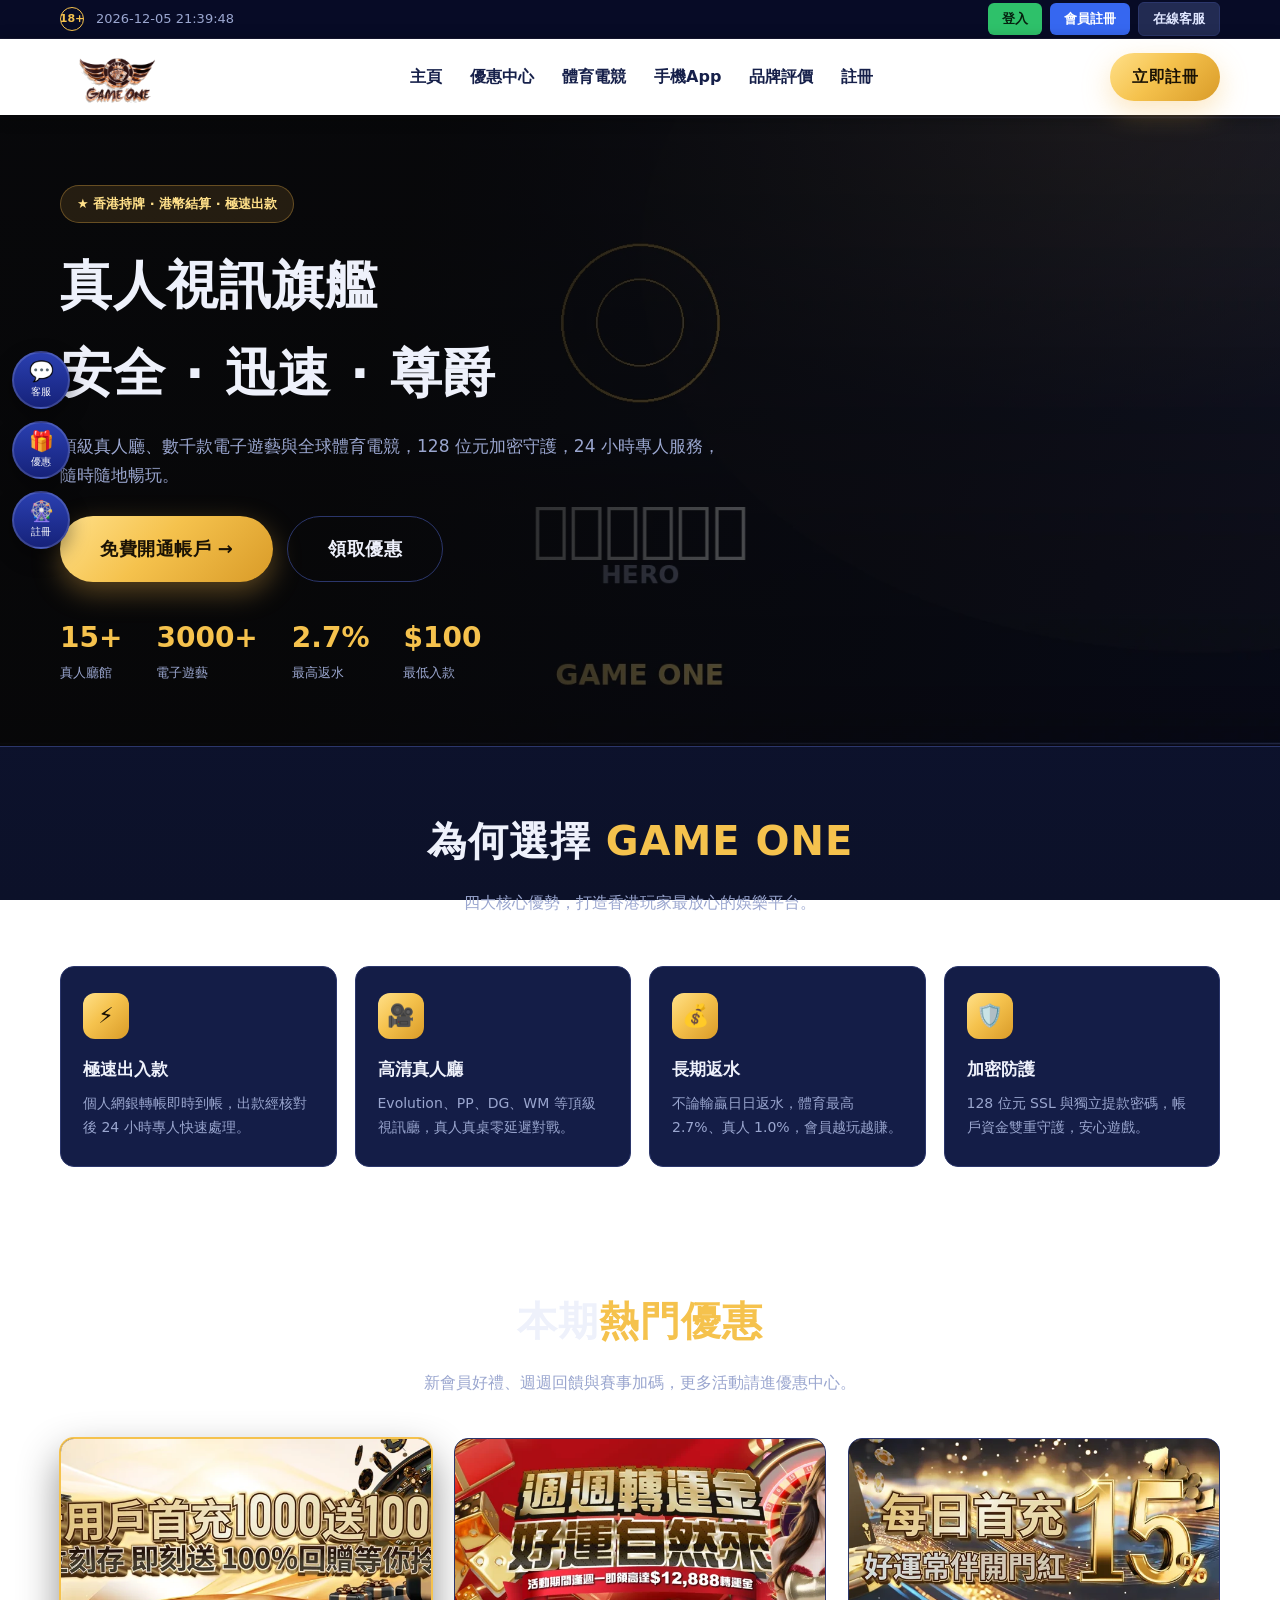
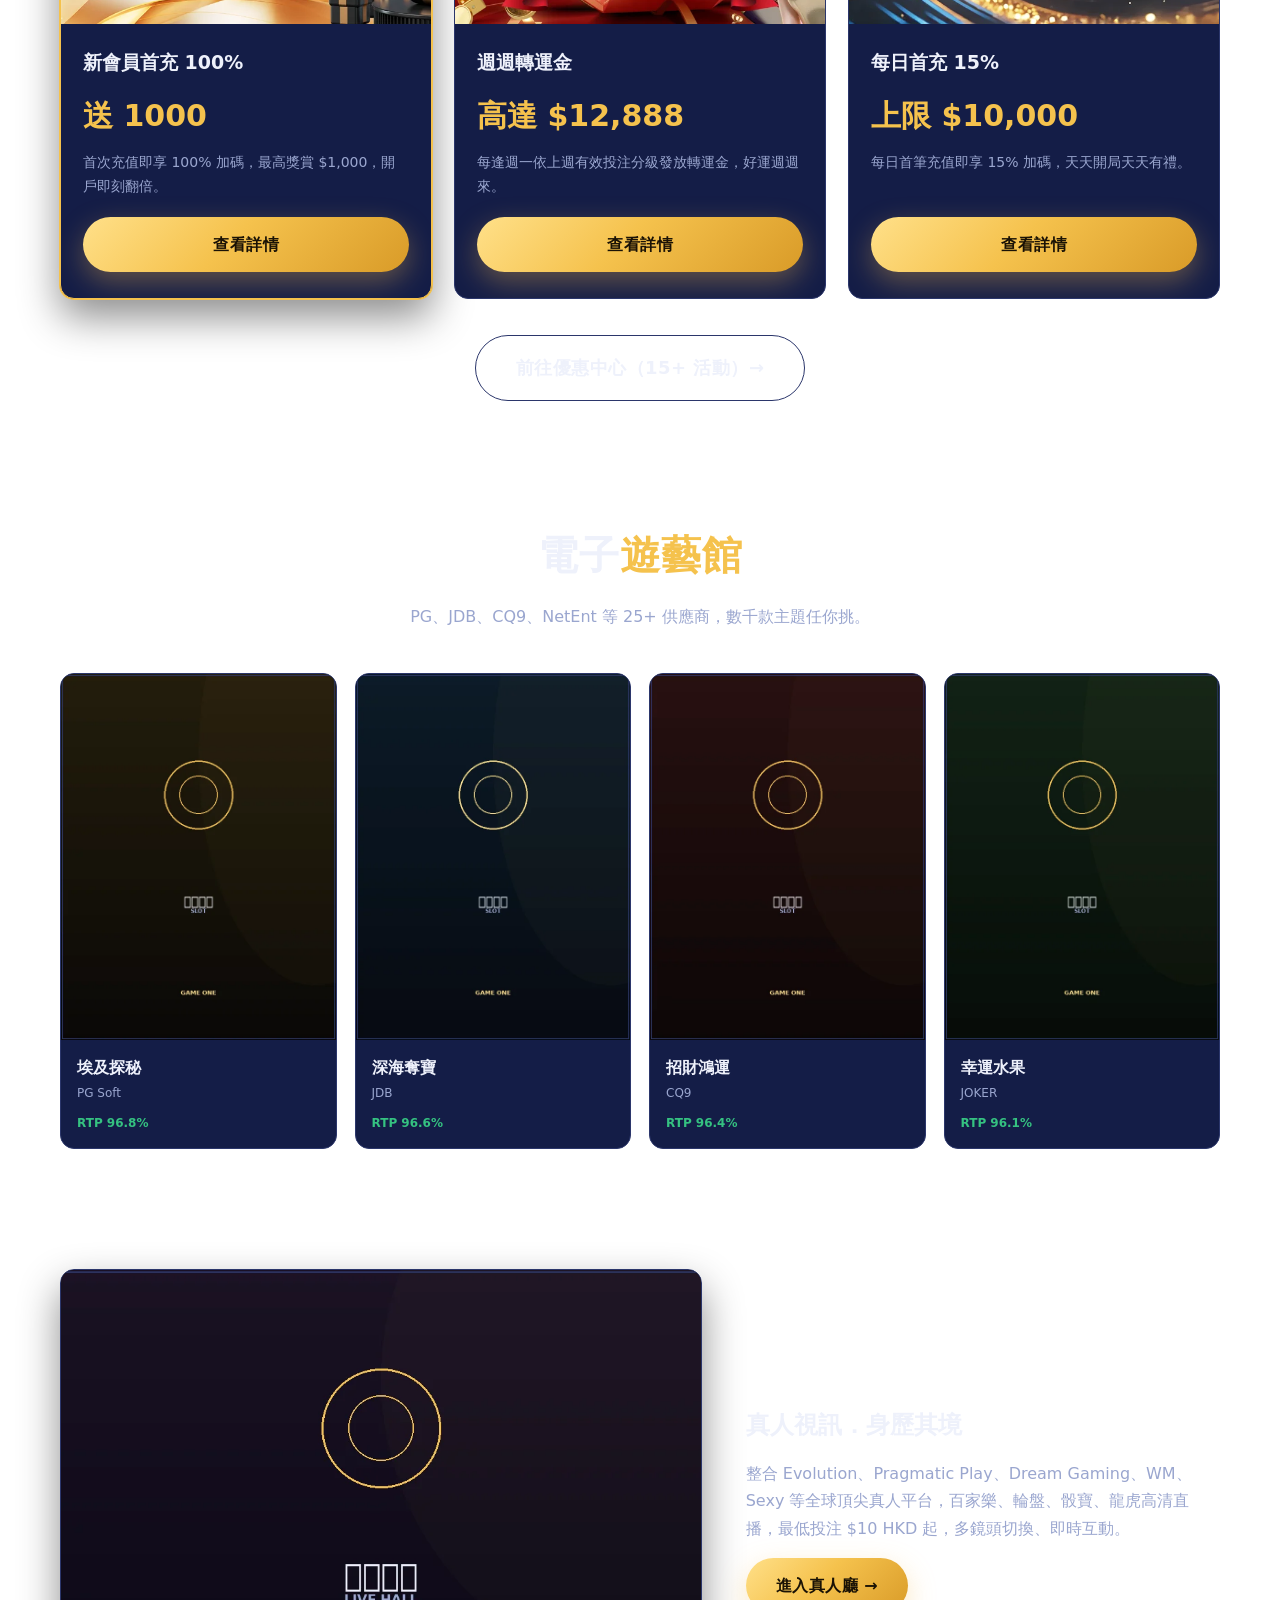
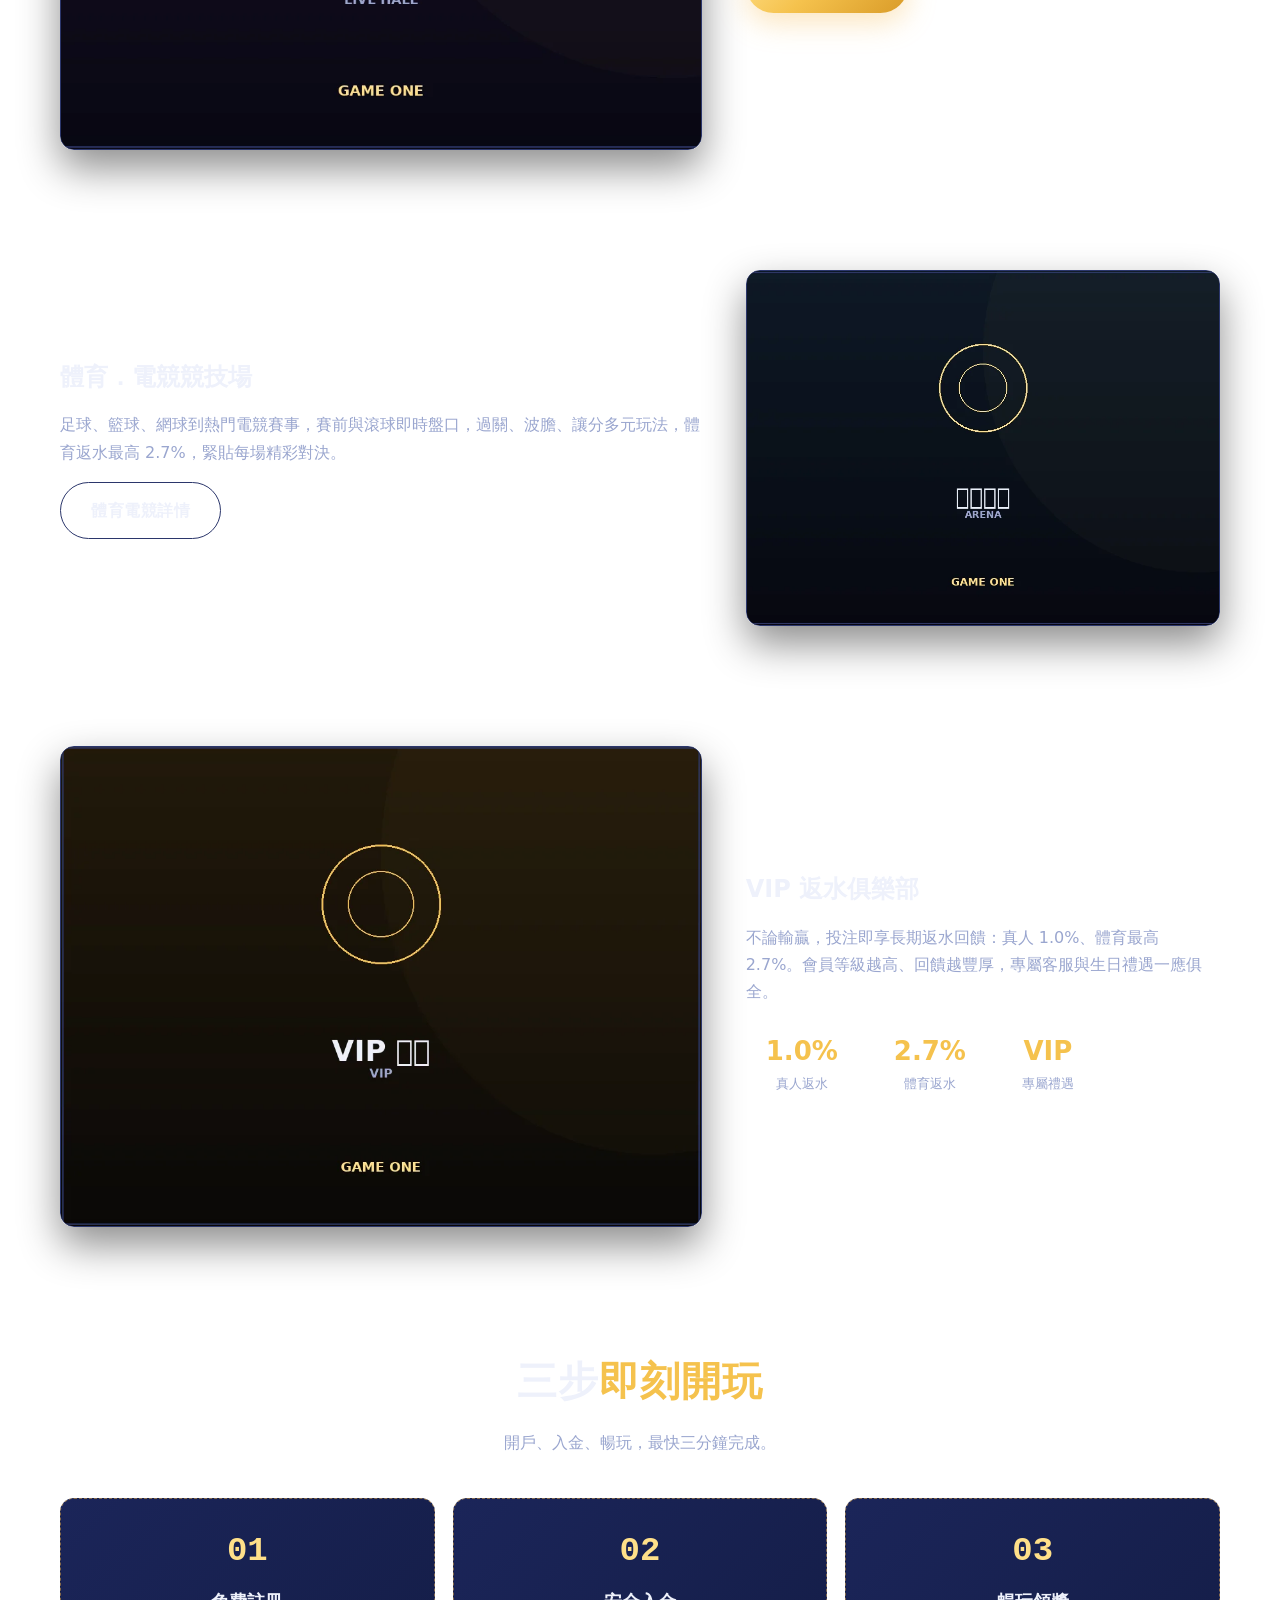
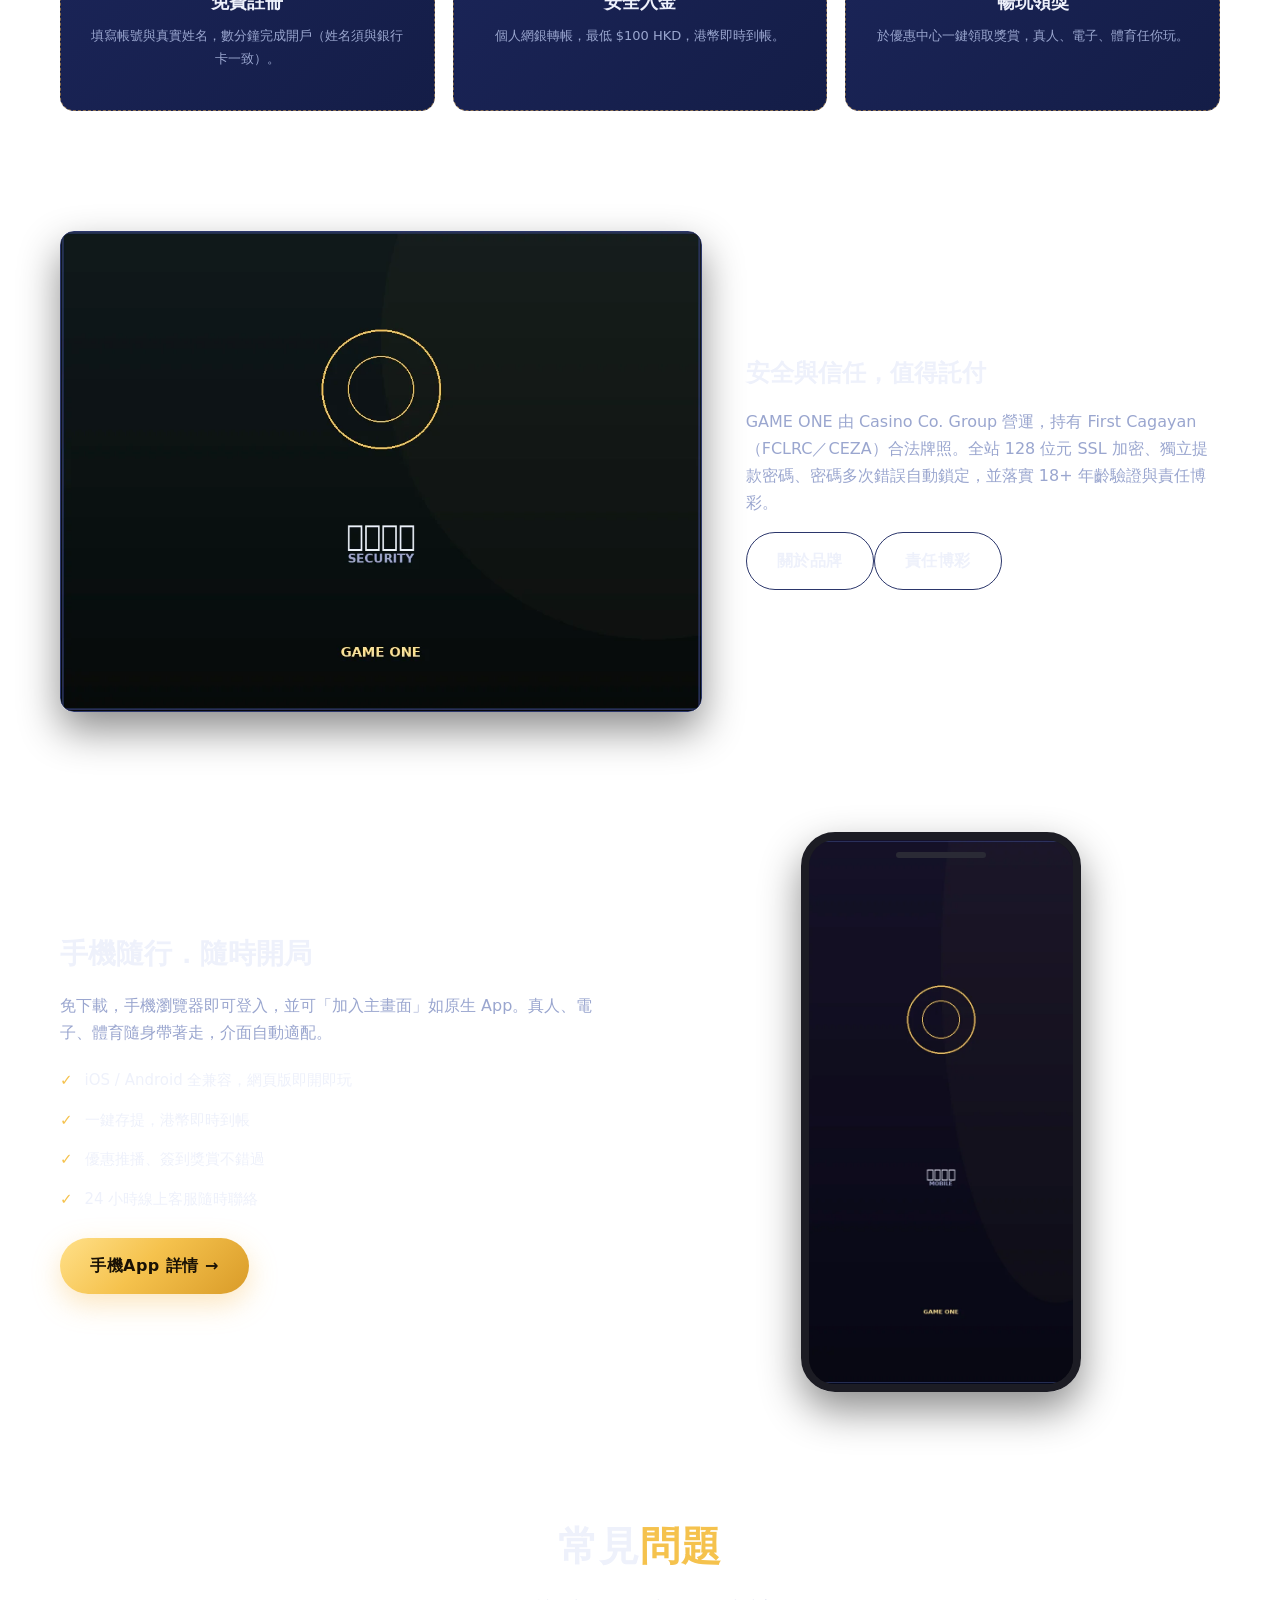
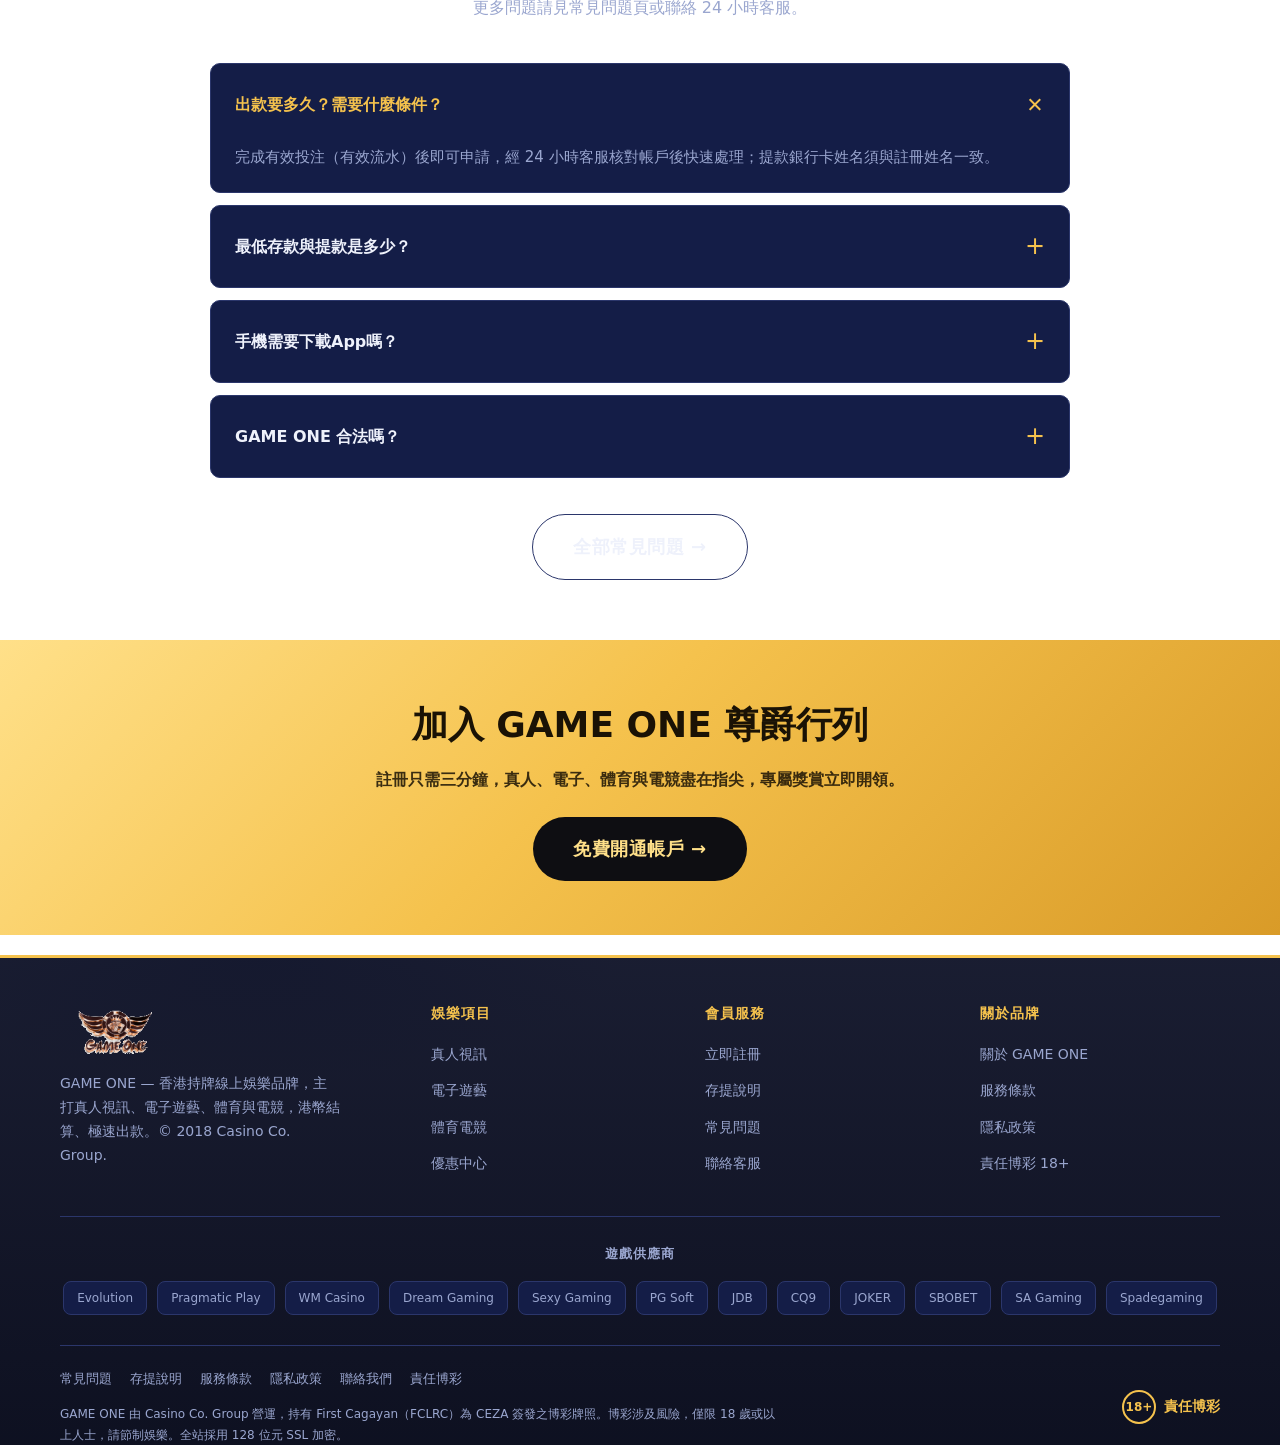
==== index.html @ ad7b5002 "1" ====
<!DOCTYPE html>
<html lang="zh-Hant-HK">
<head>
  <meta charset="UTF-8">
  <meta name="viewport" content="width=device-width, initial-scale=1.0">
  <title>GAME ONE｜香港真人視訊旗艦 · 極速出款 · 責任博彩</title>
  <meta name="description" content="GAME ONE 香港持牌線上娛樂：頂級真人視訊、3000+ 電子遊藝、體育電競，128 位元加密、港幣結算、24 小時客服、最高 2.7% 返水。">
  <meta name="theme-color" content="#070707">
  <link rel="icon" type="image/png" href="/assets/img/favicon.png">
  <link rel="apple-touch-icon" href="/assets/img/favicon.png">
  <link rel="stylesheet" href="/style.css">
</head>
<body>
  <div class="topbar"><div class="container topbar-in">
    <div class="tb-left"><span class="tb-18">18+</span><span class="tb-time" id="tbTime">&nbsp;</span></div>
    <div class="tb-right">
      <a href="https://g1vip.com/play-and-win/" class="tb-btn login" target="_blank" rel="nofollow noopener">登入</a>
      <a href="/register/" class="tb-btn reg">會員註冊</a>
      <a href="/contact/" class="tb-btn cs">在線客服</a>
    </div>
  </div></div>
  <header class="site-header"><div class="container nav">
    <a class="logo" href="/" aria-label="GAME ONE 首頁"><img src="/assets/img/logo.png" alt="GAME ONE"></a>
    <nav><ul class="nav-links" id="navLinks">
      <li><a href="/">主頁</a></li>
      <li><a href="/bonus/">優惠中心</a></li>
      <li><a href="/esports/">體育電競</a></li>
      <li><a href="/app/">手機App</a></li>
      <li><a href="/review/">品牌評價</a></li>
      <li><a href="/register/">註冊</a></li>
    </ul></nav>
    <a href="/register/" class="btn btn-gold btn-reg-top">立即註冊</a>
    <button class="nav-toggle" id="navToggle" aria-label="選單">☰</button>
  </div></header>
  <div class="side-rail">
    <a class="sr" href="https://g1vip.com/play-and-win/" target="_blank" rel="nofollow noopener" title="在線客服"><span>💬</span><small>客服</small></a>
    <a class="sr" href="/bonus/" title="優惠中心"><span>🎁</span><small>優惠</small></a>
    <a class="sr" href="/register/" title="會員註冊"><span>🎡</span><small>註冊</small></a>
  </div>
  <div class="mbar">
    <a href="https://g1vip.com/play-and-win/" target="_blank" rel="nofollow noopener">登入</a>
    <a href="/register/" class="reg">會員註冊</a>
    <a href="/contact/">客服</a>
  </div>
  <main id="main">
  <section class="page-hero home-hero" style="--hero:url('/assets/img/hero-main.webp')"><div class="container">
      <span class="hero-badge">★ 香港持牌 · 港幣結算 · 極速出款</span>
      <h1>真人視訊旗艦<br><span>安全 · 迅速 · 尊爵</span></h1>
      <p>頂級真人廳、數千款電子遊藝與全球體育電競，128 位元加密守護，24 小時專人服務，隨時隨地暢玩。</p>
      <div class="hero-actions"><a href="/register/" class="btn btn-gold btn-lg">免費開通帳戶 →</a>
        <a href="/bonus/" class="btn btn-ghost btn-lg">領取優惠</a></div>
      <div class="hero-stats2">
        <div class="stat"><div class="n">15+</div><div class="l">真人廳館</div></div>
        <div class="stat"><div class="n">3000+</div><div class="l">電子遊藝</div></div>
        <div class="stat"><div class="n">2.7%</div><div class="l">最高返水</div></div>
        <div class="stat"><div class="n">$100</div><div class="l">最低入款</div></div>
      </div>
  </div></section>

  <section class="section"><div class="container">
    <div class="section-head"><h2>為何選擇 <span>GAME ONE</span></h2><p>四大核心優勢，打造香港玩家最放心的娛樂平台。</p></div>
    <div class="feature-grid">
      <div class="feature"><div class="ic">⚡</div><h3>極速出入款</h3><p>個人網銀轉帳即時到帳，出款經核對後 24 小時專人快速處理。</p></div>
      <div class="feature"><div class="ic">🎥</div><h3>高清真人廳</h3><p>Evolution、PP、DG、WM 等頂級視訊廳，真人真桌零延遲對戰。</p></div>
      <div class="feature"><div class="ic">💰</div><h3>長期返水</h3><p>不論輸贏日日返水，體育最高 2.7%、真人 1.0%，會員越玩越賺。</p></div>
      <div class="feature"><div class="ic">🛡️</div><h3>加密防護</h3><p>128 位元 SSL 與獨立提款密碼，帳戶資金雙重守護，安心遊戲。</p></div>
    </div>
  </div></section>

  <section class="section"><div class="container">
    <div class="section-head"><h2>本期<span>熱門優惠</span></h2><p>新會員好禮、週週回饋與賽事加碼，更多活動請進優惠中心。</p></div>
    <div class="bonus-grid">
      <div class="bonus-card featured"><div class="bonus-media"><img src="/assets/img/bonus-14.webp" alt="新用戶首充" loading="lazy"></div>
        <div class="bonus-body"><h3>新會員首充 100%</h3><div class="amt">送 1000</div><p>首次充值即享 100% 加碼，最高獎賞 $1,000，開戶即刻翻倍。</p><a href="/bonus/" class="btn btn-gold">查看詳情</a></div></div>
      <div class="bonus-card"><div class="bonus-media"><img src="/assets/img/bonus-10.webp" alt="週週轉運金" loading="lazy"></div>
        <div class="bonus-body"><h3>週週轉運金</h3><div class="amt">高達 $12,888</div><p>每逢週一依上週有效投注分級發放轉運金，好運週週來。</p><a href="/bonus/" class="btn btn-gold">查看詳情</a></div></div>
      <div class="bonus-card"><div class="bonus-media"><img src="/assets/img/bonus-13.webp" alt="每日首充" loading="lazy"></div>
        <div class="bonus-body"><h3>每日首充 15%</h3><div class="amt">上限 $10,000</div><p>每日首筆充值即享 15% 加碼，天天開局天天有禮。</p><a href="/bonus/" class="btn btn-gold">查看詳情</a></div></div>
    </div>
    <div class="slots-more"><a href="/bonus/" class="btn btn-ghost btn-lg">前往優惠中心（15+ 活動）→</a></div>
  </div></section>

  <section class="section"><div class="container">
    <div class="section-head"><h2>電子<span>遊藝館</span></h2><p>PG、JDB、CQ9、NetEnt 等 25+ 供應商，數千款主題任你挑。</p></div>
    <div class="slots-grid">
      <div class="slot-card"><div class="slot-thumb"><img src="/assets/img/slot-a.webp" alt="埃及探秘" loading="lazy"></div><div class="slot-body"><h3>埃及探秘</h3><div class="prov">PG Soft</div><div class="rtp">RTP 96.8%</div></div></div>
      <div class="slot-card"><div class="slot-thumb"><img src="/assets/img/slot-b.webp" alt="深海奪寶" loading="lazy"></div><div class="slot-body"><h3>深海奪寶</h3><div class="prov">JDB</div><div class="rtp">RTP 96.6%</div></div></div>
      <div class="slot-card"><div class="slot-thumb"><img src="/assets/img/slot-c.webp" alt="招財鴻運" loading="lazy"></div><div class="slot-body"><h3>招財鴻運</h3><div class="prov">CQ9</div><div class="rtp">RTP 96.4%</div></div></div>
      <div class="slot-card"><div class="slot-thumb"><img src="/assets/img/slot-d.webp" alt="幸運水果" loading="lazy"></div><div class="slot-body"><h3>幸運水果</h3><div class="prov">JOKER</div><div class="rtp">RTP 96.1%</div></div></div>
    </div>
  </div></section>
  <section class="section"><div class="container"><div class="about-grid"><div class="about-media"><img src="/assets/img/live-hall.webp" alt="真人視訊．身歷其境" loading="lazy" style="width:100%;height:100%;object-fit:cover;"></div><div class="about-copy"><h2>真人視訊．身歷其境</h2><p>整合 Evolution、Pragmatic Play、Dream Gaming、WM、Sexy 等全球頂尖真人平台，百家樂、輪盤、骰寶、龍虎高清直播，最低投注 $10 HKD 起，多鏡頭切換、即時互動。</p><div class="hero-actions"><a href="https://g1vip.com/play-and-win/" class="btn btn-gold" target="_blank" rel="nofollow noopener">進入真人廳 →</a></div></div></div></div></section>
  <section class="section"><div class="container"><div class="about-grid"><div class="about-copy"><h2>體育．電競競技場</h2><p>足球、籃球、網球到熱門電競賽事，賽前與滾球即時盤口，過關、波膽、讓分多元玩法，體育返水最高 2.7%，緊貼每場精彩對決。</p><div class="hero-actions"><a href="/esports/" class="btn btn-ghost">體育電競詳情</a></div></div><div class="about-media"><img src="/assets/img/sports-arena.webp" alt="體育．電競競技場" loading="lazy" style="width:100%;height:100%;object-fit:cover;"></div></div></div></section>
  <section class="section"><div class="container"><div class="about-grid"><div class="about-media"><img src="/assets/img/vip-club.webp" alt="VIP 返水俱樂部" loading="lazy" style="width:100%;height:100%;object-fit:cover;"></div><div class="about-copy"><h2>VIP 返水俱樂部</h2><p>不論輸贏，投注即享長期返水回饋：真人 1.0%、體育最高 2.7%。會員等級越高、回饋越豐厚，專屬客服與生日禮遇一應俱全。</p><div class="cashback-row" style="justify-content:flex-start;margin-top:8px;"><div class="cashback-item"><div class="n">1.0%</div><div class="l">真人返水</div></div><div class="cashback-item"><div class="n">2.7%</div><div class="l">體育返水</div></div><div class="cashback-item"><div class="n">VIP</div><div class="l">專屬禮遇</div></div></div></div></div></div></section>
  <section class="section"><div class="container">
    <div class="section-head"><h2>三步<span>即刻開玩</span></h2><p>開戶、入金、暢玩，最快三分鐘完成。</p></div>
    <div class="promo-grid">
      <div class="promo-card"><div class="step-no">01</div><h3>免費註冊</h3><div class="desc">填寫帳號與真實姓名，數分鐘完成開戶（姓名須與銀行卡一致）。</div></div>
      <div class="promo-card"><div class="step-no">02</div><h3>安全入金</h3><div class="desc">個人網銀轉帳，最低 $100 HKD，港幣即時到帳。</div></div>
      <div class="promo-card"><div class="step-no">03</div><h3>暢玩領獎</h3><div class="desc">於優惠中心一鍵領取獎賞，真人、電子、體育任你玩。</div></div>
    </div>
  </div></section>
  <section class="section"><div class="container"><div class="about-grid"><div class="about-media"><img src="/assets/img/security.webp" alt="安全與信任，值得託付" loading="lazy" style="width:100%;height:100%;object-fit:cover;"></div><div class="about-copy"><h2>安全與信任，值得託付</h2><p>GAME ONE 由 Casino Co. Group 營運，持有 First Cagayan（FCLRC／CEZA）合法牌照。全站 128 位元 SSL 加密、獨立提款密碼、密碼多次錯誤自動鎖定，並落實 18+ 年齡驗證與責任博彩。</p><div class="hero-actions"><a href="/about-us/" class="btn btn-ghost">關於品牌</a><a href="/responsible/" class="btn btn-ghost">責任博彩</a></div></div></div></div></section>
  <section class="section"><div class="container"><div class="mobile-wrap">
    <div class="mobile-copy"><h2>手機隨行．隨時開局</h2>
      <p>免下載，手機瀏覽器即可登入，並可「加入主畫面」如原生 App。真人、電子、體育隨身帶著走，介面自動適配。</p>
      <ul class="mobile-list">
        <li><span class="ic">✓</span> iOS / Android 全兼容，網頁版即開即玩</li>
        <li><span class="ic">✓</span> 一鍵存提，港幣即時到帳</li>
        <li><span class="ic">✓</span> 優惠推播、簽到獎賞不錯過</li>
        <li><span class="ic">✓</span> 24 小時線上客服隨時聯絡</li>
      </ul>
      <div class="hero-actions"><a href="/app/" class="btn btn-gold">手機App 詳情 →</a></div>
    </div>
    <div class="mobile-media"><div class="phone"><img src="/assets/img/mobile-screen.webp" alt="手機介面" loading="lazy"></div></div>
  </div></div></section>

  <section class="section"><div class="container">
    <div class="section-head"><h2>常見<span>問題</span></h2><p>更多問題請見常見問題頁或聯絡 24 小時客服。</p></div>
    <div class="faq-list">
      <details class="faq-item" open><summary>出款要多久？需要什麼條件？</summary><div class="faq-a">完成有效投注（有效流水）後即可申請，經 24 小時客服核對帳戶後快速處理；提款銀行卡姓名須與註冊姓名一致。</div></details>
      <details class="faq-item"><summary>最低存款與提款是多少？</summary><div class="faq-a">最低入款與提款皆為 $100 HKD，無上限，全程港幣結算。</div></details>
      <details class="faq-item"><summary>手機需要下載App嗎？</summary><div class="faq-a">無需下載，手機瀏覽器即可登入，並可加入主畫面如原生 App，iOS 與 Android 全兼容。</div></details>
      <details class="faq-item"><summary>GAME ONE 合法嗎？</summary><div class="faq-a">由 Casino Co. Group 營運，持有 First Cagayan（FCLRC）為 CEZA 簽發之博彩牌照，為註冊合法平台。</div></details>
    </div>
    <div class="slots-more"><a href="/faq/" class="btn btn-ghost btn-lg">全部常見問題 →</a></div>
  </div></section>
  <section class="cta-band"><div class="container"><h2>加入 GAME ONE 尊爵行列</h2><p>註冊只需三分鐘，真人、電子、體育與電競盡在指尖，專屬獎賞立即開領。</p><a href="/register/" class="btn btn-lg">免費開通帳戶 →</a></div></section>
  </main>
  <footer class="site-footer"><div class="container">
    <div class="footer-top">
      <div class="footer-brand">
        <img src="/assets/img/logo.png" alt="GAME ONE" style="height:54px;width:auto;">
        <p>GAME ONE — 香港持牌線上娛樂品牌，主打真人視訊、電子遊藝、體育與電競，港幣結算、極速出款。© 2018 Casino Co. Group.</p>
      </div>
      <div class="footer-col"><h2>娛樂項目</h2><ul>
        <li><a href="/">真人視訊</a></li><li><a href="/">電子遊藝</a></li>
        <li><a href="/esports/">體育電競</a></li><li><a href="/bonus/">優惠中心</a></li>
      </ul></div>
      <div class="footer-col"><h2>會員服務</h2><ul>
        <li><a href="/register/">立即註冊</a></li><li><a href="/banking/">存提說明</a></li>
        <li><a href="/faq/">常見問題</a></li><li><a href="/contact/">聯絡客服</a></li>
      </ul></div>
      <div class="footer-col"><h2>關於品牌</h2><ul>
        <li><a href="/about-us/">關於 GAME ONE</a></li><li><a href="/terms/">服務條款</a></li>
        <li><a href="/privacy/">隱私政策</a></li><li><a href="/responsible/">責任博彩 18+</a></li>
      </ul></div>
    </div>
    <div class="partners"><h2>遊戲供應商</h2><div class="partners-row">
      <span>Evolution</span><span>Pragmatic Play</span><span>WM Casino</span><span>Dream Gaming</span>
      <span>Sexy Gaming</span><span>PG Soft</span><span>JDB</span><span>CQ9</span>
      <span>JOKER</span><span>SBOBET</span><span>SA Gaming</span><span>Spadegaming</span>
    </div></div>
    <div class="footer-bottom">
      <div class="foot-inner">
        <div class="footer-links">
          <a href="/faq/">常見問題</a><a href="/banking/">存提說明</a><a href="/terms/">服務條款</a><a href="/privacy/">隱私政策</a><a href="/contact/">聯絡我們</a><a href="/responsible/">責任博彩</a>
        </div>
        <p class="legal">GAME ONE 由 Casino Co. Group 營運，持有 First Cagayan（FCLRC）為 CEZA 簽發之博彩牌照。博彩涉及風險，僅限 18 歲或以上人士，請節制娛樂。全站採用 128 位元 SSL 加密。</p>
      </div>
      <span class="age"><span class="badge18">18+</span> 責任博彩</span>
    </div>
  </div></footer>
  <script>
    var nt=document.getElementById('navToggle');
    if(nt) nt.addEventListener('click',function(){document.body.classList.toggle('menu-open');});
    document.querySelectorAll('#navLinks a').forEach(function(a){a.addEventListener('click',function(){document.body.classList.remove('menu-open');});});
    var navEl=document.querySelector('.nav nav');
    if(navEl) navEl.addEventListener('click',function(e){if(e.target===navEl)document.body.classList.remove('menu-open');});
    (function(){var el=document.getElementById('tbTime');if(!el)return;function p(n){return(n<10?'0':'')+n;}
      function tick(){var d=new Date();el.textContent=d.getFullYear()+'-'+p(d.getMonth()+1)+'-'+p(d.getDate())+' '+p(d.getHours())+':'+p(d.getMinutes())+':'+p(d.getSeconds());}
      tick();setInterval(tick,1000);})();
    (function(){var bm=document.getElementById('bmodal');if(!bm)return;
      function close(){bm.classList.remove('on');document.body.style.overflow='';}
      function esc(s){var d=document.createElement('div');d.textContent=s||'';return d.innerHTML;}
      document.querySelectorAll('.bbanner').forEach(function(c){c.addEventListener('click',function(){
        document.getElementById('bmodalImg').src=c.getAttribute('data-img');
        document.getElementById('bmodalTitle').textContent=c.getAttribute('data-title');
        document.getElementById('bmodalMeta').innerHTML=
          '<div class="bd-row"><b>活動對象</b><span>'+esc(c.getAttribute('data-target'))+'</span></div>'+
          '<div class="bd-row"><b>活動時間</b><span>'+esc(c.getAttribute('data-time'))+'</span></div>'+
          '<div class="bd-row"><b>活動內容</b><span>'+esc(c.getAttribute('data-content'))+'</span></div>'+
          '<div class="bd-row"><b>活動規則</b><span>'+esc(c.getAttribute('data-rules'))+'</span></div>';
        bm.classList.add('on');document.body.style.overflow='hidden';});});
      document.getElementById('bmodalX').addEventListener('click',close);
      bm.addEventListener('click',function(e){if(e.target===bm)close();});})();
  </script>
</body>
</html>
---- style.css ----
/* =========================================================
   Gameone — 香港線上娛樂平台
   品牌風格：深色 + 金橙強調（參考 beton.ua「Територія гри」深色運動-高級風）
   語言：繁體中文（粵語市場 / 香港）
   ========================================================= */

:root {
  --bg:          #0a1030;
  --bg-2:        #0c1238;
  --bg-3:        #111a4a;
  --card:        #141d47;
  --card-2:      #1b2559;
  --line:        #2b366b;
  --text:        #eef1fb;
  --muted:       #9aa6cf;
  --gold:        #f5c24d;
  --gold-2:      #ffe089;
  --gold-3:      #d99b28;
  --accent:      #ff6a2b;
  --red:         #e2323f;
  --red-2:       #b31824;
  --green:       #35c281;
  --topbar:      #070b26;
  --header:      #ffffff;
  --ink:         #16204a;
  --radius:      14px;
  --radius-sm:   10px;
  --shadow:      0 18px 40px rgba(0,0,0,.45);
  --grad-gold:   linear-gradient(135deg, var(--gold-2), var(--gold) 45%, var(--gold-3));
  --grad-dark:   linear-gradient(180deg, #10101a, #07070b);
  --maxw:        1200px;
  --font:        "Noto Sans HK","PingFang HK","Microsoft JhengHei","Segoe UI",system-ui,-apple-system,sans-serif;
}

* { box-sizing: border-box; margin: 0; padding: 0; }

html { scroll-behavior: smooth; }

body {
  font-family: var(--font);
  background: linear-gradient(180deg, #0b1236 0%, #0a1030 40%, #080d26 100%) fixed;
  color: var(--text);
  line-height: 1.7;
  -webkit-font-smoothing: antialiased;
  overflow-x: hidden;
}

img { max-width: 100%; display: block; }
a { color: inherit; text-decoration: none; }

.container { width: 100%; max-width: var(--maxw); margin: 0 auto; padding: 0 20px; }

.section { padding: 60px 0; position: relative; }
.section:nth-child(even) { background: rgba(255,255,255,.015); }

.section-head { text-align: center; margin-bottom: 42px; }
.section-head .eyebrow {
  display: inline-block; font-size: 13px; letter-spacing: 3px; font-weight: 700;
  color: var(--gold); text-transform: uppercase; margin-bottom: 12px;
}
.section-head h2 {
  font-size: clamp(26px, 4vw, 40px); font-weight: 900; letter-spacing: 1px;
}
.section-head h2 span { color: var(--gold); }
.section-head p { color: var(--muted); max-width: 640px; margin: 14px auto 0; font-size: 16px; }

/* ---------- Buttons ---------- */
.btn {
  display: inline-flex; align-items: center; justify-content: center; gap: 8px;
  font-weight: 800; font-size: 16px; letter-spacing: .5px;
  padding: 14px 30px; border-radius: 999px; border: none; cursor: pointer;
  transition: transform .18s ease, box-shadow .18s ease, filter .18s ease;
  white-space: nowrap;
}
.btn-gold { background: var(--grad-gold); color: #1a1205; box-shadow: 0 10px 28px rgba(245,182,74,.35); }
.btn-gold:hover { transform: translateY(-2px); filter: brightness(1.06); box-shadow: 0 16px 34px rgba(245,182,74,.5); }
.btn-ghost { background: transparent; color: var(--text); border: 1.5px solid var(--line); }
.btn-ghost:hover { border-color: var(--gold); color: var(--gold); }
.btn-lg { padding: 17px 40px; font-size: 18px; }

/* ---------- Top utility bar ---------- */
.topbar { background: var(--topbar); border-bottom: 1px solid rgba(255,255,255,.06); font-size: 13px; }
.topbar-in { display: flex; align-items: center; justify-content: space-between; height: 38px; }
.tb-left { display: flex; align-items: center; gap: 12px; color: var(--muted); }
.tb-18 { display: inline-flex; align-items: center; justify-content: center; width: 24px; height: 24px; border-radius: 50%;
  border: 1.5px solid var(--gold); color: var(--gold); font-size: 11px; font-weight: 800; }
.tb-time { color: var(--muted); font-variant-numeric: tabular-nums; }
.tb-right { display: flex; align-items: center; gap: 8px; }
.tb-btn { padding: 5px 14px; border-radius: 6px; font-weight: 700; font-size: 13px; transition: filter .15s, transform .15s; }
.tb-btn:hover { filter: brightness(1.08); transform: translateY(-1px); }
.tb-btn.login { background: #2ec16a; color: #06210f; }
.tb-btn.reg { background: #3667f0; color: #fff; }
.tb-btn.cs { background: #222b52; color: #dfe6ff; border: 1px solid var(--line); }

/* ---------- White main header ---------- */
.site-header { position: sticky; top: 0; z-index: 50; background: var(--header);
  box-shadow: 0 2px 14px rgba(0,0,0,.35); }
.nav { display: flex; align-items: center; gap: 20px; height: 76px; }
.nav .logo { flex: none; }
.nav .logo img { height: 56px; width: auto; }
.nav nav { flex: 1; display: flex; justify-content: center; }
.nav-links { display: flex; gap: 4px; list-style: none; flex-wrap: wrap; justify-content: center; }
.nav-links a { display: block; padding: 8px 12px; border-radius: 8px; font-size: 16px; color: var(--ink);
  font-weight: 700; transition: color .15s, background .15s; white-space: nowrap; }
.nav-links a:hover { color: var(--red); background: rgba(226,50,63,.08); }
.btn-reg-top { flex: none; padding: 10px 22px; }
.nav-toggle { display: none; background: none; border: none; color: var(--ink); font-size: 28px; cursor: pointer; flex: none; }

/* ---------- Hero ---------- */
.hero {
  position: relative; min-height: 620px; display: flex; align-items: center;
  background:
    linear-gradient(105deg, rgba(7,7,7,.94) 32%, rgba(7,7,7,.55) 70%, rgba(7,7,7,.25)),
    radial-gradient(1200px 600px at 80% 10%, rgba(245,182,74,.16), transparent 60%),
    url("assets/img/hero-bg.webp") center/cover no-repeat, var(--grad-dark);
  border-bottom: 1px solid var(--line);
}
.hero-inner { max-width: 640px; padding: 60px 0; }
.hero .badge {
  display: inline-flex; align-items: center; gap: 8px; font-size: 13px; font-weight: 700;
  color: var(--gold-2); background: rgba(245,182,74,.1); border: 1px solid rgba(245,182,74,.3);
  padding: 7px 16px; border-radius: 999px; margin-bottom: 22px;
}
.hero h1 { font-size: clamp(34px, 6vw, 60px); line-height: 1.1; font-weight: 900; letter-spacing: 1px; }
.hero h1 .g { color: var(--gold); }
.hero .lead { color: var(--muted); font-size: 18px; margin: 22px 0 12px; }
.hero .hero-actions { display: flex; gap: 14px; flex-wrap: wrap; margin-top: 26px; }
.hero .hero-note { margin-top: 18px; font-size: 13px; color: var(--muted); }

.hero-stats { display: flex; gap: 30px; margin-top: 40px; flex-wrap: wrap; }
.hero-stats .stat .n { font-size: 28px; font-weight: 900; color: var(--gold); }
.hero-stats .stat .l { font-size: 13px; color: var(--muted); }

/* ---------- Trust strip ---------- */
.trust { background: var(--bg-2); border-bottom: 1px solid var(--line); padding: 20px 0; }
.trust-row { display: flex; flex-wrap: wrap; align-items: center; justify-content: center; gap: 14px 30px; }
.trust-item { display: flex; align-items: center; gap: 9px; font-size: 14px; color: var(--muted); font-weight: 600; }
.trust-item .ic { color: var(--gold); font-size: 18px; }

/* ---------- Description / About ---------- */
.about-grid { display: grid; grid-template-columns: 1.15fr .85fr; gap: 44px; align-items: center; }
.about-copy h2, .about-copy h3 { font-size: 24px; margin-bottom: 14px; }
.about-copy p { color: var(--muted); margin-bottom: 16px; }
.about-copy .chips { display: flex; flex-wrap: wrap; gap: 10px; margin-top: 18px; }
.chip { font-size: 13px; font-weight: 700; color: var(--gold-2); background: rgba(245,182,74,.08);
  border: 1px solid rgba(245,182,74,.25); padding: 7px 14px; border-radius: 999px; }
.about-media { border-radius: var(--radius); overflow: hidden; box-shadow: var(--shadow); border: 1px solid var(--line);
  aspect-ratio: 4/3; background: linear-gradient(135deg,#1a1a24,#0c0c12); }
.about-media img { width: 100%; height: 100%; object-fit: cover; }
.about-panel { display: flex; align-items: center; justify-content: center;
  background: radial-gradient(600px 300px at 30% 20%, rgba(245,182,74,.16), transparent 60%), linear-gradient(135deg,#1a1a24,#0c0c12); }
.about-panel-inner { text-align: center; padding: 30px; width: 100%; }
.about-logo { height: 58px; margin: 0 auto 26px; width: auto; }
.about-panel-stats { display: grid; grid-template-columns: 1fr 1fr; gap: 16px; }
.about-panel-stats div { background: rgba(255,255,255,.03); border: 1px solid var(--line); border-radius: 12px; padding: 16px 10px; }
.about-panel-stats b { display: block; font-size: 22px; color: var(--gold); font-weight: 900; }
.about-panel-stats small { color: var(--muted); font-size: 12px; }

.feature-grid { display: grid; grid-template-columns: repeat(4,1fr); gap: 18px; margin-top: 50px; }
.feature { background: var(--card); border: 1px solid var(--line); border-radius: var(--radius); padding: 26px 22px; transition: border-color .2s, transform .2s; }
.feature:hover { border-color: rgba(245,182,74,.5); transform: translateY(-4px); }
.feature .ic { width: 46px; height: 46px; border-radius: 12px; background: var(--grad-gold); color: #1a1205;
  display: flex; align-items: center; justify-content: center; font-size: 22px; font-weight: 900; margin-bottom: 16px; }
.feature h3 { font-size: 17px; margin-bottom: 8px; }
.feature p { font-size: 14px; color: var(--muted); }

/* ---------- Live casino ---------- */
.live-wrap { display: grid; grid-template-columns: .95fr 1.05fr; gap: 44px; align-items: center; }
.live-media { position: relative; border-radius: var(--radius); overflow: hidden; box-shadow: var(--shadow);
  border: 1px solid var(--line); aspect-ratio: 16/11; background: linear-gradient(135deg,#20141b,#0c0c12); }
.live-media img { width: 100%; height: 100%; object-fit: cover; }
.live-media .play { position: absolute; inset: 0; display: flex; align-items: center; justify-content: center; }
.live-media .play span { width: 74px; height: 74px; border-radius: 50%; background: rgba(245,182,74,.92); color:#1a1205;
  display: flex; align-items: center; justify-content: center; font-size: 26px; box-shadow: 0 0 0 12px rgba(245,182,74,.18); }
.live-copy h2, .live-copy h3 { font-size: 26px; margin-bottom: 12px; }
.live-copy p { color: var(--muted); margin-bottom: 20px; }
.provider-grid { display: grid; grid-template-columns: repeat(3,1fr); gap: 12px; }
.provider { background: var(--card-2); border: 1px solid var(--line); border-radius: var(--radius-sm);
  padding: 14px 10px; text-align: center; font-weight: 700; font-size: 14px; color: var(--text); transition: .2s; }
.provider:hover { border-color: var(--gold); color: var(--gold); }
.provider small { display: block; color: var(--muted); font-weight: 500; font-size: 12px; margin-top: 2px; }

/* ---------- Slots ---------- */
.slots-grid { display: grid; grid-template-columns: repeat(4,1fr); gap: 18px; }
.slot-card { background: var(--card); border: 1px solid var(--line); border-radius: var(--radius);
  overflow: hidden; transition: transform .2s, border-color .2s; }
.slot-card:hover { transform: translateY(-6px); border-color: var(--gold); }
.slot-thumb { aspect-ratio: 3/4; background: linear-gradient(135deg,#241a10,#0e0e14); position: relative; overflow: hidden; }
.slot-thumb img { width: 100%; height: 100%; object-fit: cover; }
.slot-thumb .rank { position: absolute; top: 10px; left: 10px; background: var(--grad-gold); color:#1a1205;
  font-weight: 900; font-size: 13px; width: 30px; height: 30px; border-radius: 8px; display: flex; align-items: center; justify-content: center; }
.slot-thumb .hot { position: absolute; top: 10px; right: 10px; background: var(--accent); color: #fff;
  font-size: 11px; font-weight: 800; padding: 4px 9px; border-radius: 999px; }
.slot-body { padding: 14px 16px; }
.slot-body h3 { font-size: 16px; }
.slot-body .prov { font-size: 12px; color: var(--muted); margin-top: 2px; }
.slot-body .rtp { margin-top: 10px; font-size: 12px; color: var(--green); font-weight: 700; }
.slots-more { text-align: center; margin-top: 36px; }
.provider-strip { display: flex; flex-wrap: wrap; gap: 10px; justify-content: center; margin-top: 34px; }
.provider-strip .p { font-size: 13px; font-weight: 700; color: var(--muted); background: var(--card-2);
  border: 1px solid var(--line); padding: 8px 16px; border-radius: 999px; }

/* ---------- Bonuses ---------- */
.bonus-grid { display: grid; grid-template-columns: repeat(3,1fr); gap: 22px; }
.bonus-card { position: relative; background: var(--card); border: 1px solid var(--line); border-radius: var(--radius);
  padding: 0; overflow: hidden; display: flex; flex-direction: column; transition: transform .2s, border-color .2s; }
.bonus-card:hover { transform: translateY(-5px); border-color: rgba(245,182,74,.55); }
.bonus-card.featured { border-color: var(--gold); box-shadow: 0 0 0 1px var(--gold), var(--shadow); }
.bonus-media { aspect-ratio: 16/8; background: linear-gradient(135deg,#2a1c0d,#0e0e14); position: relative; }
.bonus-media img { width: 100%; height: 100%; object-fit: cover; }
.bonus-media .tag { position: absolute; top: 12px; left: 12px; background: var(--grad-gold); color:#1a1205;
  font-size: 12px; font-weight: 800; padding: 5px 12px; border-radius: 999px; }
.bonus-body { padding: 22px 22px 26px; display: flex; flex-direction: column; flex: 1; }
.bonus-body h3 { font-size: 19px; margin-bottom: 6px; }
.bonus-body .amt { font-size: 30px; font-weight: 900; color: var(--gold); margin: 6px 0 10px; }
.bonus-body p { font-size: 14px; color: var(--muted); flex: 1; }
.bonus-body .btn { margin-top: 18px; width: 100%; }

.cashback { margin-top: 36px; background: var(--card-2); border: 1px solid var(--line); border-radius: var(--radius); padding: 26px 28px; }
.cashback h3 { font-size: 18px; margin-bottom: 16px; text-align: center; }
.cashback-row { display: flex; flex-wrap: wrap; gap: 16px; justify-content: center; }
.cashback-item { text-align: center; padding: 8px 20px; }
.cashback-item .n { font-size: 26px; font-weight: 900; color: var(--gold); }
.cashback-item .l { font-size: 13px; color: var(--muted); }

/* ---------- Promo codes ---------- */
.promo-grid { display: grid; grid-template-columns: repeat(3,1fr); gap: 18px; }
.promo-card { background: linear-gradient(135deg, var(--card-2), var(--card)); border: 1px dashed rgba(245,182,74,.5);
  border-radius: var(--radius); padding: 24px; text-align: center; position: relative; }
.promo-card .label { font-size: 13px; color: var(--muted); font-weight: 600; }
.promo-card .code { font-size: 26px; font-weight: 900; letter-spacing: 2px; color: var(--gold-2);
  margin: 12px 0; font-family: "Courier New", monospace; }
.promo-card .desc { font-size: 13px; color: var(--muted); margin-bottom: 16px; min-height: 40px; }
.promo-card .copy { background: transparent; border: 1.5px solid var(--gold); color: var(--gold); border-radius: 999px;
  padding: 9px 22px; font-weight: 700; cursor: pointer; transition: .18s; }
.promo-card .copy:hover { background: var(--gold); color: #1a1205; }
.promo-note { text-align: center; color: var(--muted); font-size: 13px; margin-top: 22px; }
.promo-card .step-no { font-size: 34px; font-weight: 900; color: var(--gold-2); font-family: "Courier New", monospace; margin-bottom: 6px; }
.promo-card h3 { font-size: 18px; margin-bottom: 8px; }
.promo-list { display: grid; grid-template-columns: repeat(3,1fr); gap: 16px; }
.promo-item { text-align: left; padding: 14px 16px; background: rgba(255,255,255,.03); border: 1px solid var(--line); border-radius: var(--radius-sm); }
.promo-item b { display: block; color: var(--gold); font-size: 15px; margin-bottom: 5px; }
.promo-item span { color: var(--muted); font-size: 13px; line-height: 1.55; }
@media (max-width: 960px) { .promo-list { grid-template-columns: 1fr; } }

/* ---------- Mobile ---------- */
.mobile-wrap { display: grid; grid-template-columns: 1fr 1fr; gap: 44px; align-items: center; }
.mobile-copy h2, .mobile-copy h3 { font-size: 28px; margin-bottom: 14px; }
.mobile-copy p { color: var(--muted); margin-bottom: 22px; }
.mobile-list { list-style: none; display: flex; flex-direction: column; gap: 14px; margin-bottom: 26px; }
.mobile-list li { display: flex; gap: 12px; align-items: flex-start; font-size: 15px; }
.mobile-list li .ic { color: var(--gold); font-weight: 900; }
.store-badges { display: flex; gap: 14px; flex-wrap: wrap; }
.store { display: flex; align-items: center; gap: 10px; background: var(--card-2); border: 1px solid var(--line);
  border-radius: 12px; padding: 10px 18px; font-weight: 700; transition: .2s; }
.store:hover { border-color: var(--gold); }
.store .ic { font-size: 24px; }
.store small { display: block; font-size: 11px; color: var(--muted); font-weight: 500; }
.mobile-media { display: flex; justify-content: center; }
.phone { width: 280px; aspect-ratio: 9/18; border-radius: 34px; border: 8px solid #1c1c24; background: linear-gradient(135deg,#181820,#0b0b10);
  box-shadow: var(--shadow); overflow: hidden; position: relative; }
.phone img { width: 100%; height: 100%; object-fit: cover; }
.phone::before { content: ""; position: absolute; top: 12px; left: 50%; transform: translateX(-50%); width: 90px; height: 6px; background: #2a2a35; border-radius: 999px; z-index: 2; }

/* ---------- CTA band ---------- */
.cta-band { background: var(--grad-gold); color: #1a1205; text-align: center; padding: 54px 0; }
.cta-band h2 { font-size: clamp(24px,4vw,36px); font-weight: 900; }
.cta-band p { margin: 10px 0 24px; font-weight: 600; opacity: .85; }
.cta-band .btn { background: #0e0e12; color: var(--gold-2); }
.cta-band .btn:hover { background: #000; }

/* ---------- Footer ---------- */
.site-footer { background: var(--bg-2); border-top: 1px solid var(--line); padding: 54px 0 26px; }
.footer-top { display: grid; grid-template-columns: 1.4fr 1fr 1fr 1fr; gap: 34px; }
.footer-brand img { height: 46px; margin-bottom: 16px; }
.footer-brand p { color: var(--muted); font-size: 14px; max-width: 280px; }
.footer-col h2 { font-size: 14px; letter-spacing: 1px; text-transform: uppercase; color: var(--gold); margin-bottom: 14px; }
.footer-col ul { list-style: none; display: flex; flex-direction: column; gap: 9px; }
.footer-col a { color: var(--muted); font-size: 14px; }
.footer-col a:hover { color: var(--gold); }
.partners { margin-top: 40px; padding-top: 26px; border-top: 1px solid var(--line); }
.partners h2 { text-align: center; color: var(--muted); font-size: 13px; letter-spacing: 1px; margin-bottom: 16px; text-transform: uppercase; }
.partners-row { display: flex; flex-wrap: wrap; gap: 10px; justify-content: center; }
.partners-row span { font-size: 12px; color: var(--muted); background: var(--card); border: 1px solid var(--line); padding: 6px 13px; border-radius: 8px; }
.footer-bottom { margin-top: 30px; padding-top: 22px; border-top: 1px solid var(--line); display: flex; flex-wrap: wrap; gap: 14px; justify-content: space-between; align-items: center; }
.footer-bottom .legal { font-size: 12px; color: var(--muted); max-width: 720px; }
.footer-bottom .age { display: inline-flex; align-items: center; gap: 8px; font-weight: 800; color: var(--gold); font-size: 14px; }
.footer-bottom .age .badge18 { width: 34px; height: 34px; border-radius: 50%; border: 2px solid var(--gold); display: inline-flex; align-items: center; justify-content: center; font-size: 12px; }

/* ---------- Responsive ---------- */
@media (max-width: 960px) {
  .feature-grid { grid-template-columns: repeat(2,1fr); }
  .slots-grid { grid-template-columns: repeat(2,1fr); }
  .about-grid, .live-wrap, .mobile-wrap { grid-template-columns: 1fr; }
  .bonus-grid, .promo-grid { grid-template-columns: 1fr; }
  .footer-top { grid-template-columns: 1fr 1fr; }
}
@media (max-width: 560px) {
  .slots-grid { grid-template-columns: 1fr 1fr; }
  .provider-grid { grid-template-columns: 1fr 1fr; }
  .hero-stats { gap: 20px; }
  .nav-cta .btn-ghost { display: none; }
  .footer-top { grid-template-columns: 1fr; }
  .section { padding: 54px 0; }
}

/* ---------- Sports & E-Sports ---------- */
.sports-grid { display: grid; grid-template-columns: 1fr 1fr; gap: 20px; }
.sport-card { background: var(--card); border: 1px solid var(--line); border-radius: var(--radius); padding: 30px 28px; transition: border-color .2s, transform .2s; }
.sport-card:hover { border-color: rgba(245,182,74,.5); transform: translateY(-4px); }
.sport-ic { width: 56px; height: 56px; border-radius: 14px; background: var(--grad-gold); display: flex; align-items: center; justify-content: center; font-size: 28px; margin-bottom: 16px; }
.sport-card h3 { font-size: 22px; margin-bottom: 10px; }
.sport-card p { color: var(--muted); font-size: 15px; margin-bottom: 18px; }
.sport-card .provider-strip { justify-content: flex-start; margin-top: 0; }
.cat-strip { display: grid; grid-template-columns: repeat(4,1fr); gap: 16px; margin-top: 20px; }
.cat { background: var(--card-2); border: 1px solid var(--line); border-radius: var(--radius-sm); padding: 18px 20px; }
.cat b { display: block; color: var(--gold); font-size: 17px; margin-bottom: 5px; }
.cat span { color: var(--muted); font-size: 13px; }

/* ---------- FAQ ---------- */
.faq-list { max-width: 860px; margin: 0 auto; display: flex; flex-direction: column; gap: 12px; }
.faq-item { background: var(--card); border: 1px solid var(--line); border-radius: var(--radius-sm); overflow: hidden; }
.faq-item summary { list-style: none; cursor: pointer; padding: 20px 24px; font-size: 16px; font-weight: 700; color: var(--text);
  display: flex; align-items: center; justify-content: space-between; gap: 14px; transition: color .15s; }
.faq-item summary::-webkit-details-marker { display: none; }
.faq-item summary::after { content: "+"; color: var(--gold); font-size: 24px; font-weight: 400; flex: none; transition: transform .2s; }
.faq-item[open] summary { color: var(--gold); }
.faq-item[open] summary::after { transform: rotate(45deg); }
.faq-item summary:hover { color: var(--gold); }
.faq-a { padding: 0 24px 22px; color: var(--muted); font-size: 15px; line-height: 1.7; }

@media (max-width: 960px) {
  .sports-grid { grid-template-columns: 1fr; }
  .cat-strip { grid-template-columns: 1fr 1fr; }
}
@media (max-width: 560px) {
  .cat-strip { grid-template-columns: 1fr; }
}

/* ---------- Inner page hero ---------- */
.page-hero { position: relative; padding: 92px 0 60px; border-bottom: 1px solid var(--line);
  background: linear-gradient(105deg, rgba(7,7,7,.93) 30%, rgba(7,7,7,.62) 72%, rgba(7,7,7,.35)),
    radial-gradient(1000px 500px at 85% 0, rgba(245,182,74,.14), transparent 60%),
    var(--hero) center/cover no-repeat, var(--grad-dark); }
.page-hero .breadcrumb { font-size: 13px; color: var(--muted); margin-bottom: 14px; }
.page-hero .breadcrumb a { color: var(--gold); }
.page-hero h1 { font-size: clamp(30px, 5vw, 48px); font-weight: 900; letter-spacing: 1px; max-width: 780px; }
.page-hero p { color: var(--muted); font-size: 17px; margin-top: 14px; max-width: 660px; }
.page-hero .hero-actions { margin-top: 26px; display: flex; gap: 14px; flex-wrap: wrap; }

/* ---------- Review page ---------- */
.score-big { font-size: 64px; font-weight: 900; color: var(--gold); line-height: 1; }
.rating-row { display: flex; align-items: center; gap: 16px; margin-bottom: 14px; }
.rating-row .lbl { width: 96px; color: var(--muted); font-size: 14px; flex: none; }
.rating-bar { flex: 1; height: 10px; background: var(--card-2); border-radius: 999px; overflow: hidden; border: 1px solid var(--line); }
.rating-bar i { display: block; height: 100%; background: var(--grad-gold); border-radius: 999px; }
.rating-row .val { width: 40px; text-align: right; font-weight: 800; color: var(--gold); flex: none; }
.pros-cons { display: grid; grid-template-columns: 1fr 1fr; gap: 20px; }
.pc-card { background: var(--card); border: 1px solid var(--line); border-radius: var(--radius); padding: 26px; }
.pc-card h3 { font-size: 19px; margin-bottom: 14px; }
.pc-card.good h4 { color: var(--green); }
.pc-card.warn h4 { color: var(--accent); }
.pc-card ul { list-style: none; display: flex; flex-direction: column; gap: 12px; }
.pc-card li { display: flex; gap: 10px; font-size: 14px; color: var(--muted); line-height: 1.6; }
.pc-card li .m { flex: none; font-size: 18px; line-height: 1.3; }
.pc-card.good li .m { color: var(--green); }
.pc-card.warn li .m { color: var(--accent); }
@media (max-width: 960px) { .pros-cons { grid-template-columns: 1fr; } }

/* ---------- Showcase grid (контентные страницы) ---------- */
.show-grid { display: grid; grid-template-columns: repeat(3,1fr); gap: 18px; }
.show-card { background: var(--card); border: 1px solid var(--line); border-radius: var(--radius); overflow: hidden; transition: transform .2s, border-color .2s; }
.show-card:hover { transform: translateY(-4px); border-color: var(--gold); }
.show-card .th { aspect-ratio: 16/10; overflow: hidden; }
.show-card img { width: 100%; height: 100%; object-fit: cover; }
.show-card .cap { padding: 13px 16px; font-weight: 700; font-size: 15px; }
@media (max-width: 768px) { .show-grid { grid-template-columns: 1fr 1fr; } }

/* ---------- Текстовые (служебные) страницы ---------- */
.doc-head { padding: 56px 0 30px; border-bottom: 1px solid var(--line); background: var(--bg-2); }
.doc-head .breadcrumb { font-size: 13px; color: var(--muted); margin-bottom: 12px; }
.doc-head .breadcrumb a { color: var(--gold); }
.doc-head h1 { font-size: clamp(26px,4vw,38px); font-weight: 900; }
.doc-head p { color: var(--muted); margin-top: 10px; max-width: 680px; }
.doc { padding: 44px 0 60px; }
.doc .container { max-width: 860px; }
.doc h2 { font-size: 22px; font-weight: 800; margin: 30px 0 12px; }
.doc h2:first-child { margin-top: 0; }
.doc h3 { font-size: 17px; font-weight: 700; color: var(--gold); margin: 24px 0 8px; }
.doc p { color: var(--muted); margin-bottom: 14px; line-height: 1.85; }
.doc ul { color: var(--muted); margin: 0 0 16px 22px; }
.doc li { margin-bottom: 8px; line-height: 1.7; }
.doc a { color: var(--gold); }
.doc strong { color: var(--text); }

/* ---------- Footer legal links ---------- */
.foot-inner { flex: 1; }
.footer-links { display: flex; flex-wrap: wrap; gap: 8px 18px; margin-bottom: 14px; }
.footer-links a { color: var(--muted); font-size: 13px; }
.footer-links a:hover { color: var(--gold); }

/* ==========================================================
   ПОРТАЛЬНЫЙ ДИЗАЙН (главная) + навигация мобайл
   ========================================================== */

/* --- Hero carousel --- */
.hero-carousel { position: relative; background: #0a0f2a; }
.hero-carousel .slide { display: none; min-height: 420px; align-items: center;
  background: linear-gradient(90deg, rgba(10,15,42,.92) 0%, rgba(10,15,42,.55) 45%, rgba(10,15,42,.15) 70%), var(--b) center/cover no-repeat; }
.hero-carousel .slide.on { display: flex; animation: fade .6s ease; }
@keyframes fade { from{opacity:.3} to{opacity:1} }
.hc-in { width: 100%; }
.hc-txt { max-width: 560px; padding: 30px 0; }
.hc-txt h1 { font-size: clamp(30px,5vw,54px); font-weight: 900; line-height: 1.12; letter-spacing: 1px;
  text-shadow: 0 4px 18px rgba(0,0,0,.5); }
.hc-txt h1 span { color: var(--gold); }
.hc-txt p { color: #dfe6ff; font-size: 17px; margin: 16px 0 22px; }
.hc-txt p b { color: var(--gold-2); font-size: 22px; }
.hero-carousel .dots { position: absolute; bottom: 16px; left: 0; right: 0; display: flex; gap: 9px; justify-content: center; }
.hero-carousel .dot { width: 10px; height: 10px; border-radius: 50%; background: rgba(255,255,255,.35); cursor: pointer; transition: .2s; }
.hero-carousel .dot.on { background: var(--gold); width: 26px; border-radius: 6px; }

/* --- Marquee --- */
.marquee { background: #fff; border-bottom: 3px solid var(--gold); }
.marquee-in { display: flex; align-items: center; gap: 14px; height: 46px; overflow: hidden; }
.mq-label { flex: none; color: var(--red); font-weight: 800; font-size: 14px; }
.mq-track { flex: 1; overflow: hidden; white-space: nowrap; }
.mq-track span { display: inline-block; padding-left: 100%; color: var(--ink); font-size: 14px; font-weight: 600;
  animation: mq 22s linear infinite; }
@keyframes mq { from{transform:translateX(0)} to{transform:translateX(-100%)} }
.mq-more { flex: none; color: var(--red); font-weight: 700; font-size: 13px; }

/* --- Games + leaderboard --- */
.games-wrap { padding: 40px 0 56px; }
.games-layout { display: grid; grid-template-columns: 1fr 300px; gap: 26px; align-items: start; }
.games-title { font-size: 24px; font-weight: 900; margin-bottom: 20px; position: relative; padding-left: 14px; }
.games-title::before { content: ""; position: absolute; left: 0; top: 3px; bottom: 3px; width: 5px; border-radius: 3px; background: var(--grad-gold); }
.games-grid { display: grid; grid-template-columns: repeat(3,1fr); gap: 16px; }
.game-card { position: relative; border-radius: var(--radius); overflow: hidden; aspect-ratio: 16/10;
  border: 1px solid var(--line); background: var(--card); transition: transform .2s, box-shadow .2s; }
.game-card img { width: 100%; height: 100%; object-fit: cover; transition: transform .3s; }
.game-card:hover { transform: translateY(-5px); box-shadow: 0 16px 30px rgba(0,0,0,.45); }
.game-card:hover img { transform: scale(1.06); }
.game-card .gc-label { position: absolute; left: 0; right: 0; bottom: 0; padding: 26px 16px 14px;
  background: linear-gradient(180deg, transparent, rgba(6,10,30,.92)); color: #fff; font-weight: 800; font-size: 19px;
  text-shadow: 0 2px 8px rgba(0,0,0,.6); }
.game-card .gc-tag { position: absolute; top: 10px; left: 10px; background: var(--red); color: #fff;
  font-size: 11px; font-weight: 800; padding: 4px 10px; border-radius: 6px; }

.leaderboard { background: linear-gradient(180deg,#20172f,#140d24); border: 1px solid #3a2a5a; border-radius: var(--radius);
  padding: 18px 16px; box-shadow: var(--shadow); }
.leaderboard h4 { text-align: center; font-size: 15px; color: var(--gold-2); margin-bottom: 14px; letter-spacing: .5px; }
.leaderboard ol { list-style: none; display: flex; flex-direction: column; gap: 8px; }
.leaderboard li { display: flex; align-items: center; gap: 10px; background: rgba(255,255,255,.03);
  border: 1px solid rgba(255,255,255,.06); border-radius: 8px; padding: 9px 12px; font-size: 14px; }
.leaderboard .rk { width: 22px; height: 22px; border-radius: 50%; background: #2c2242; color: var(--gold);
  display: flex; align-items: center; justify-content: center; font-weight: 800; font-size: 12px; flex: none; }
.leaderboard li:nth-child(1) .rk { background: var(--grad-gold); color: #241705; }
.leaderboard li:nth-child(2) .rk { background: #c9d2e6; color: #1a2033; }
.leaderboard li:nth-child(3) .rk { background: #d99b28; color: #241705; }
.leaderboard .nm { flex: 1; color: var(--text); font-family: monospace; }
.leaderboard .amt { color: var(--gold); font-weight: 800; }

/* --- Floating side rail + mobile bottom bar --- */
.side-rail { position: fixed; left: 12px; top: 50%; transform: translateY(-50%); z-index: 40;
  display: flex; flex-direction: column; gap: 12px; }
.side-rail .sr { width: 58px; height: 58px; border-radius: 50%; background: linear-gradient(180deg,#2a3fb0,#16227a);
  border: 2px solid rgba(255,255,255,.15); display: flex; flex-direction: column; align-items: center; justify-content: center;
  color: #fff; box-shadow: 0 8px 20px rgba(0,0,0,.4); transition: transform .18s; }
.side-rail .sr span { font-size: 20px; line-height: 1; }
.side-rail .sr small { font-size: 10px; margin-top: 2px; }
.side-rail .sr:hover { transform: scale(1.08); }

.mbar { display: none; position: fixed; left: 0; right: 0; bottom: 0; z-index: 45; height: 56px;
  background: #0a0f2e; border-top: 1px solid var(--line); }
.mbar a { flex: 1; display: flex; align-items: center; justify-content: center; color: var(--muted); font-weight: 700; font-size: 15px; }
.mbar a.reg { background: var(--grad-gold); color: #241705; }

/* --- footer/doc tweaks for navy --- */
.doc-head { background: var(--bg-2); }
.trust { background: var(--bg-2); }
.site-footer { background: #070b26; }

/* ==========================================================
   RESPONSIVE (мобильная оптимизация)
   ========================================================== */
@media (max-width: 1024px) {
  .games-layout { grid-template-columns: 1fr; }
  .leaderboard { order: -1; }
}
@media (max-width: 900px) {
  .nav { gap: 12px; }
  .nav-toggle { display: block; margin-left: auto; }
  .btn-reg-top { display: none; }
  /* полноэкранный оверлей-меню (высокий z-index, вне stacking-context шапки) */
  .nav nav { position: fixed; inset: 0; z-index: 9999; display: none;
    background: rgba(6,10,32,.97); backdrop-filter: blur(6px);
    flex-direction: column; align-items: center; justify-content: center; padding: 60px 22px; }
  body.menu-open { overflow: hidden; }
  body.menu-open .nav nav { display: flex; }
  .nav nav::before { content: "✕"; position: absolute; top: 18px; right: 22px; font-size: 30px; color: #fff; }
  .nav-links { flex-direction: column; align-items: stretch; gap: 4px; width: 100%; max-width: 360px; }
  .nav-links a { color: #fff; font-size: 20px; font-weight: 700; text-align: center; padding: 15px;
    border-bottom: 1px solid rgba(255,255,255,.1); border-radius: 0; }
  .nav-links a:hover { color: var(--gold); background: transparent; }
}
@media (max-width: 720px) {
  .topbar-in { height: 34px; }
  .tb-time { display: none; }
  .tb-btn.cs { display: none; }
  .side-rail { display: none; }
  .mbar { display: flex; }
  body { padding-bottom: 56px; }
  .hero-carousel .slide { min-height: 300px; }
  .games-grid { grid-template-columns: 1fr 1fr; gap: 12px; }
  .game-card .gc-label { font-size: 15px; padding: 20px 12px 10px; }
  .nav .logo img { height: 46px; }
}
@media (max-width: 440px) {
  .games-grid { grid-template-columns: 1fr; }
  .tb-btn { padding: 4px 10px; font-size: 12px; }
}

/* ==========================================================
   FOOTER под референс (About us / Partner / Browser / Guide)
   ========================================================== */
.site-footer { background:
   linear-gradient(180deg, rgba(6,10,32,.92), rgba(4,7,24,.96)),
   radial-gradient(600px 200px at 20% 0, rgba(40,55,140,.25), transparent 60%);
  border-top: 3px solid var(--gold); padding: 44px 0 0; position: relative; margin-top: 20px; }
.footer-cols { display: grid; grid-template-columns: 1.1fr 1.2fr 1fr; gap: 40px; padding-bottom: 30px; }
.fcol h5 { font-size: 20px; font-weight: 800; color: #fff; margin-bottom: 16px; display: flex; align-items: baseline; gap: 8px; }
.fcol h5 small { font-size: 13px; color: var(--muted); font-weight: 500; letter-spacing: .5px; }
.fcol h5.mt { margin-top: 26px; }
.foot-logo { height: 58px; width: auto; margin-bottom: 12px; }
.foot-about { color: var(--muted); font-size: 13px; line-height: 1.85; max-width: 320px; }
.guide-links { display: grid; grid-template-columns: 1fr 1fr; gap: 9px 16px; max-width: 340px; }
.guide-links a { color: var(--muted); font-size: 14px; transition: color .15s; }
.guide-links a:hover { color: var(--gold); }
.partner-grid { display: grid; grid-template-columns: repeat(4,1fr); gap: 10px; }
.partner-grid span { display: flex; align-items: center; justify-content: center; text-align: center; font-size: 12px;
  color: #cfd6ef; background: rgba(255,255,255,.05); border: 1px solid rgba(255,255,255,.08); border-radius: 6px;
  padding: 10px 6px; font-weight: 600; min-height: 42px; transition: .15s; }
.partner-grid span:hover { border-color: var(--gold); color: var(--gold-2); }
.browser-row { display: flex; gap: 26px; }
.br { text-align: center; color: var(--muted); font-size: 13px; }
.br .bi { display: flex; align-items: center; justify-content: center; width: 56px; height: 56px; margin: 0 auto 8px;
  border-radius: 50%; background: rgba(255,255,255,.06); border: 1px solid rgba(255,255,255,.12); font-size: 24px; color: #fff; }
.br b { display: block; color: #dfe6ff; font-size: 13px; font-weight: 700; }
.br small { display: block; margin-top: 3px; font-size: 11px; color: var(--muted); }
.footer-legal { border-top: 1px solid rgba(255,255,255,.08); padding: 18px 0 26px; }
.footer-legal p { color: #7f8ab5; font-size: 12px; line-height: 1.75; margin-bottom: 10px; }
.footer-legal .footer-links { display: flex; flex-wrap: wrap; gap: 8px 18px; }
.footer-legal .footer-links a { color: var(--muted); font-size: 13px; }
.footer-legal .footer-links a:hover { color: var(--gold); }
@media (max-width: 900px) {
  .footer-cols { grid-template-columns: 1fr; gap: 28px; }
  .browser-row { justify-content: flex-start; }
}
@media (max-width: 560px) {
  .partner-grid { grid-template-columns: repeat(3,1fr); }
}

/* ==========================================================
   СВЕТЛАЯ ТЕМА — все страницы, кроме главной (body.light)
   ========================================================== */
body.light {
  --bg: #f4f6fc; --bg-2: #eef1f8; --bg-3: #e6eaf4;
  --card: #ffffff; --card-2: #f6f8fc; --line: #e3e8f3;
  --text: #16204a; --muted: #5b6485;
  background: #f4f6fc; color: var(--text);
}
body.light .section:nth-child(even) { background: rgba(20,30,70,.03); }
/* карточки на светлом — лёгкая тень */
body.light .feature, body.light .bonus-card, body.light .slot-card, body.light .promo-card,
body.light .sport-card, body.light .show-card, body.light .faq-item, body.light .cashback,
body.light .pc-card, body.light .cat, body.light .provider, body.light .doc-head {
  box-shadow: 0 6px 18px rgba(30,45,90,.06); }
/* чипы: делаем читаемыми на светлом */
body.light .chip { color: #b06f12; background: rgba(245,182,74,.14); border-color: rgba(245,182,74,.4); }
body.light .provider-strip .p { color: #55607f; background: #eef1f8; }
/* page-hero (тёмная картинка) — текст оставляем светлым */
body.light .page-hero h1 { color: #fff; }
body.light .page-hero p { color: #e7ecff; }
body.light .page-hero .breadcrumb { color: #c7d0ee; }
body.light .page-hero .breadcrumb a { color: var(--gold-2); }
body.light .page-hero .btn-ghost { color: #fff; border-color: rgba(255,255,255,.5); }
body.light .page-hero .btn-ghost:hover { border-color: var(--gold); color: var(--gold-2); }
/* заголовки секций/док — тёмные, акцент-span золотой сохраняем */
body.light .section-head h2, body.light .about-copy h3, body.light .live-copy h3,
body.light .mobile-copy h3, body.light .doc h2 { color: var(--text); }
body.light .doc-head { background: #edf1f8; }
body.light .btn-ghost { color: var(--text); border-color: #cfd6e6; }

/* ==========================================================
   Страница бонусов: баннеры + модалка; wordmark в about-панели
   ========================================================== */
.about-wordmark { font-size: 38px; font-weight: 900; letter-spacing: 2px; color: #fff; margin-bottom: 6px; text-shadow: 0 2px 10px rgba(0,0,0,.4); }
.about-wordmark span { color: var(--gold); }
.about-tag { color: var(--muted); font-size: 14px; margin-bottom: 24px; letter-spacing: 1px; }

.bonus-banner-grid { display: grid; grid-template-columns: repeat(2,1fr); gap: 18px; }
.bbanner { position: relative; display: block; width: 100%; padding: 0; border: 1px solid var(--line);
  border-radius: 12px; overflow: hidden; cursor: pointer; background: var(--card);
  box-shadow: 0 6px 18px rgba(30,45,90,.08); transition: transform .2s, box-shadow .2s; }
.bbanner img { width: 100%; height: auto; display: block; transition: transform .3s; }
.bbanner:hover { transform: translateY(-4px); box-shadow: 0 14px 30px rgba(30,45,90,.18); }
.bbanner:hover img { transform: scale(1.04); }
.bbanner::after { content: "查看詳情 ▸"; position: absolute; inset: 0; display: flex; align-items: center; justify-content: center;
  background: rgba(8,12,34,.55); color: #fff; font-weight: 800; font-size: 18px; letter-spacing: 1px; opacity: 0; transition: opacity .2s; }
.bbanner:hover::after { opacity: 1; }

.bmodal { position: fixed; inset: 0; z-index: 10000; display: none; align-items: center; justify-content: center;
  padding: 20px; background: rgba(2,4,14,.8); }
.bmodal.on { display: flex; }
.bmodal-box { position: relative; background: #fff; border-radius: 16px; max-width: 720px; width: 100%;
  max-height: 90vh; overflow-y: auto; box-shadow: 0 30px 70px rgba(0,0,0,.6); animation: bmpop .2s ease; }
@keyframes bmpop { from { transform: translateY(14px); opacity: .4; } to { transform: none; opacity: 1; } }
.bmodal-box img { width: 100%; display: block; border-radius: 16px 16px 0 0; }
.bmodal-x { position: absolute; top: 12px; right: 12px; width: 40px; height: 40px; border: none; border-radius: 50%;
  background: rgba(0,0,0,.55); color: #fff; font-size: 20px; cursor: pointer; z-index: 2; transition: background .15s; }
.bmodal-x:hover { background: rgba(0,0,0,.8); }
.bmodal-body { padding: 22px 26px 28px; }
.bmodal-body h3 { font-size: 23px; font-weight: 900; color: #16204a; margin-bottom: 10px; }
.bmodal-body p { color: #566; font-size: 15px; line-height: 1.8; margin-bottom: 20px; }

@media (max-width: 760px) {
  .bonus-banner-grid { grid-template-columns: 1fr; }
}

/* модалка бонусов: структурированные детали */
.bmodal-meta { margin-bottom: 18px; }
.bd-row { display: grid; grid-template-columns: 84px 1fr; gap: 12px; padding: 11px 0; border-bottom: 1px solid #eef1f6; font-size: 14px; }
.bd-row:last-child { border-bottom: none; }
.bd-row b { color: var(--gold-3); font-weight: 800; }
.bd-row span { color: #3f4a63; line-height: 1.75; }
.bmodal-note { color: #97a0b8; font-size: 12px; margin-top: 14px; }

/* оптимизация мобильного hero (главная) */
@media (max-width: 720px) {
  .hero { min-height: auto; padding: 40px 0 46px; }
  .hero::before { content: ""; position: absolute; inset: 0;
    background: linear-gradient(180deg, rgba(8,12,32,.55) 0%, rgba(8,12,32,.72) 55%, rgba(8,12,32,.9) 100%); }
  .hero .container { position: relative; z-index: 1; }
  .hero-inner { padding: 0 18px; max-width: 100%; }
  .hero h1 { font-size: 27px; line-height: 1.38; }
  .hero .lead { font-size: 14px; line-height: 1.85; margin: 20px 0 0; }
  .hero .hero-actions { flex-direction: column; align-items: stretch; gap: 12px; margin-top: 28px; }
  .hero .hero-actions .btn { width: 100%; padding: 15px; font-size: 16px; }
  .hero .hero-note { font-size: 12px; margin-top: 22px; padding-top: 18px; border-top: 1px solid rgba(255,255,255,.12); }
  .hero-stats { gap: 20px 8px; margin-top: 22px; justify-content: space-between; }
  .hero-stats .stat { flex: 1 1 22%; min-width: 68px; }
  .hero-stats .stat .n { font-size: 21px; }
  .hero-stats .stat .l { font-size: 11px; }
}

/* фикс: панель "о бренде" не должна обрезать контент (wordmark) */
.about-panel { aspect-ratio: auto; overflow: visible; }
.about-panel .about-panel-inner { padding: 30px 24px; }
@media (max-width: 720px) {
  .about-wordmark { font-size: 30px; letter-spacing: 1px; }
  .about-panel .about-panel-inner { padding: 26px 18px; }
}

/* ---------- Новый сайт: home-hero ---------- */
.home-hero { padding: 70px 0 62px; }
.home-hero h1 { font-size: clamp(32px,5vw,52px); }
.hero-badge { display: inline-flex; align-items: center; gap: 8px; font-size: 13px; font-weight: 700; color: var(--gold-2);
  background: rgba(245,182,74,.12); border: 1px solid rgba(245,182,74,.32); padding: 7px 16px; border-radius: 999px; margin-bottom: 18px; }
.hero-stats2 { display: flex; gap: 34px; margin-top: 32px; flex-wrap: wrap; }
.hero-stats2 .stat .n { font-size: 28px; font-weight: 900; color: var(--gold); }
.hero-stats2 .stat .l { font-size: 13px; color: var(--muted); }
@media (max-width: 720px) {
  .home-hero { padding: 44px 0 46px; }
  .hero-stats2 { gap: 18px 22px; margin-top: 24px; justify-content: space-between; }
  .hero-stats2 .stat { flex: 1 1 22%; min-width: 68px; }
  .hero-stats2 .stat .n { font-size: 21px; }
}
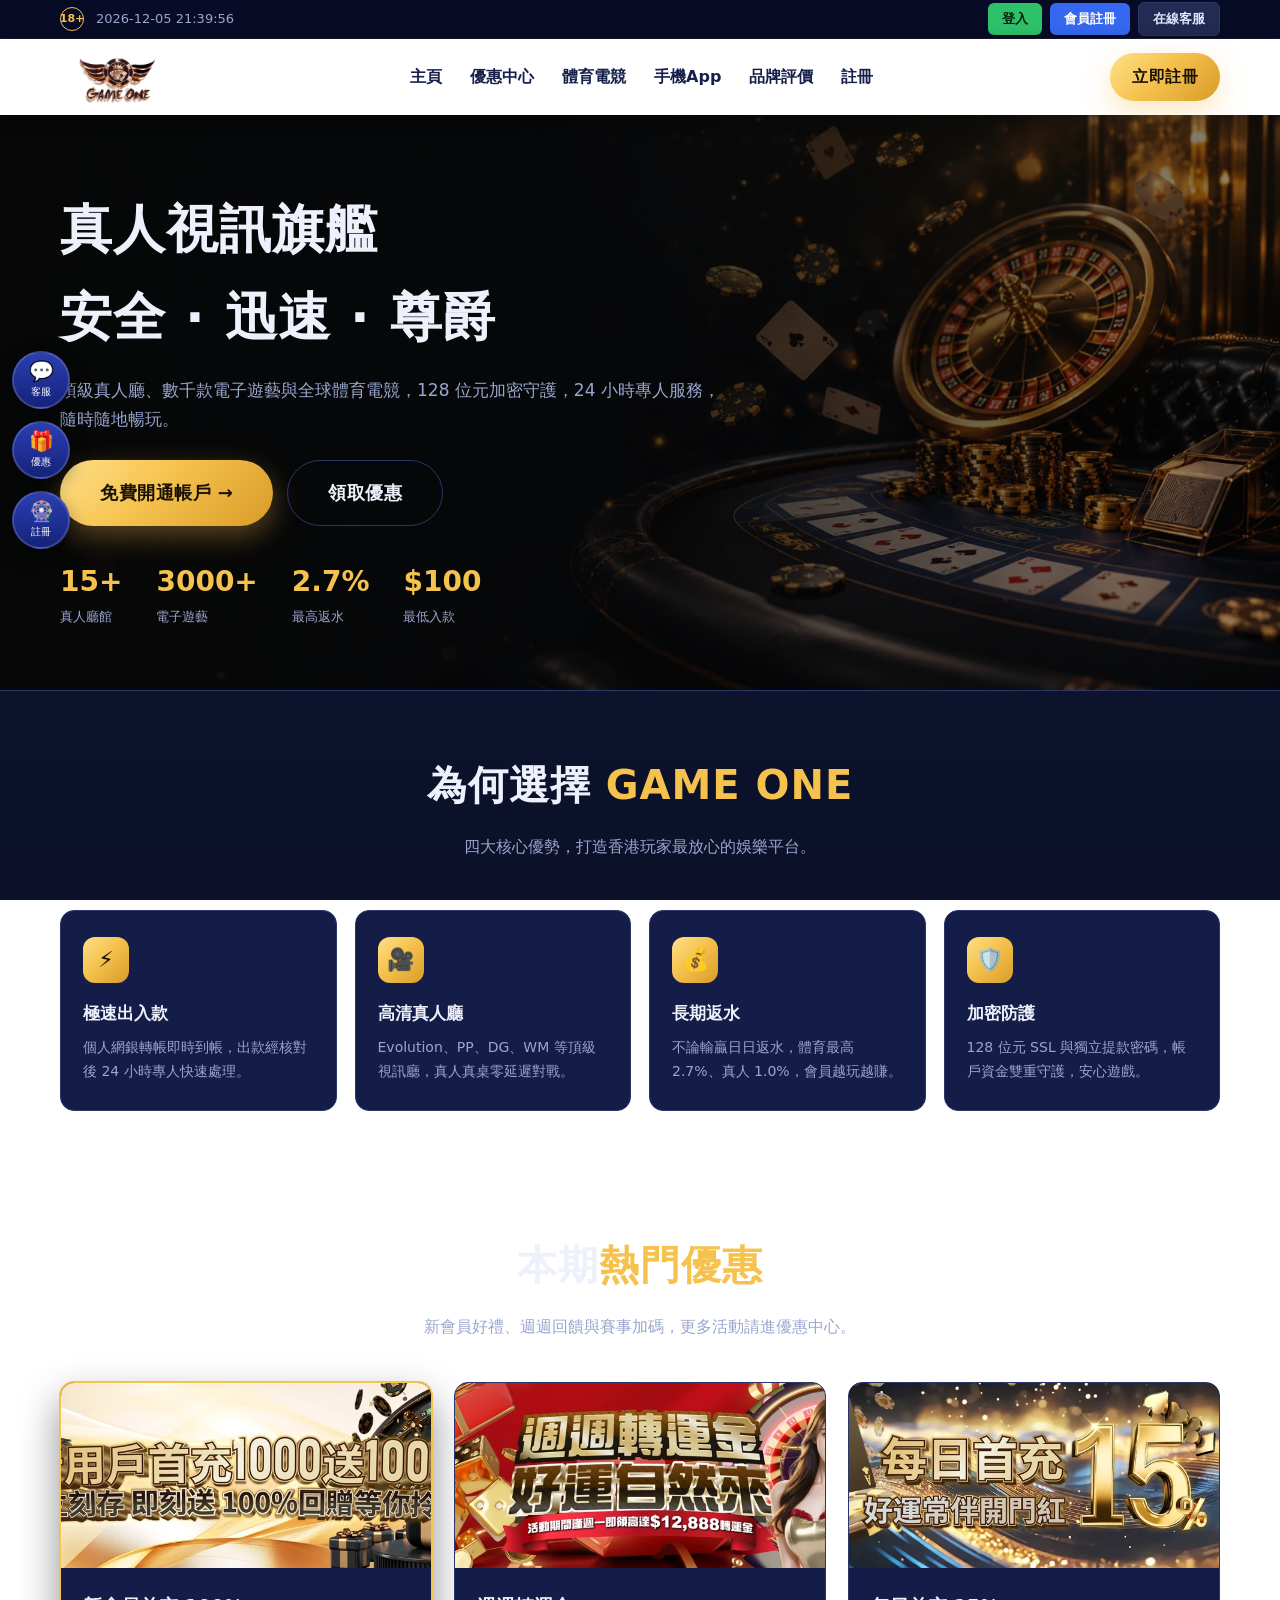
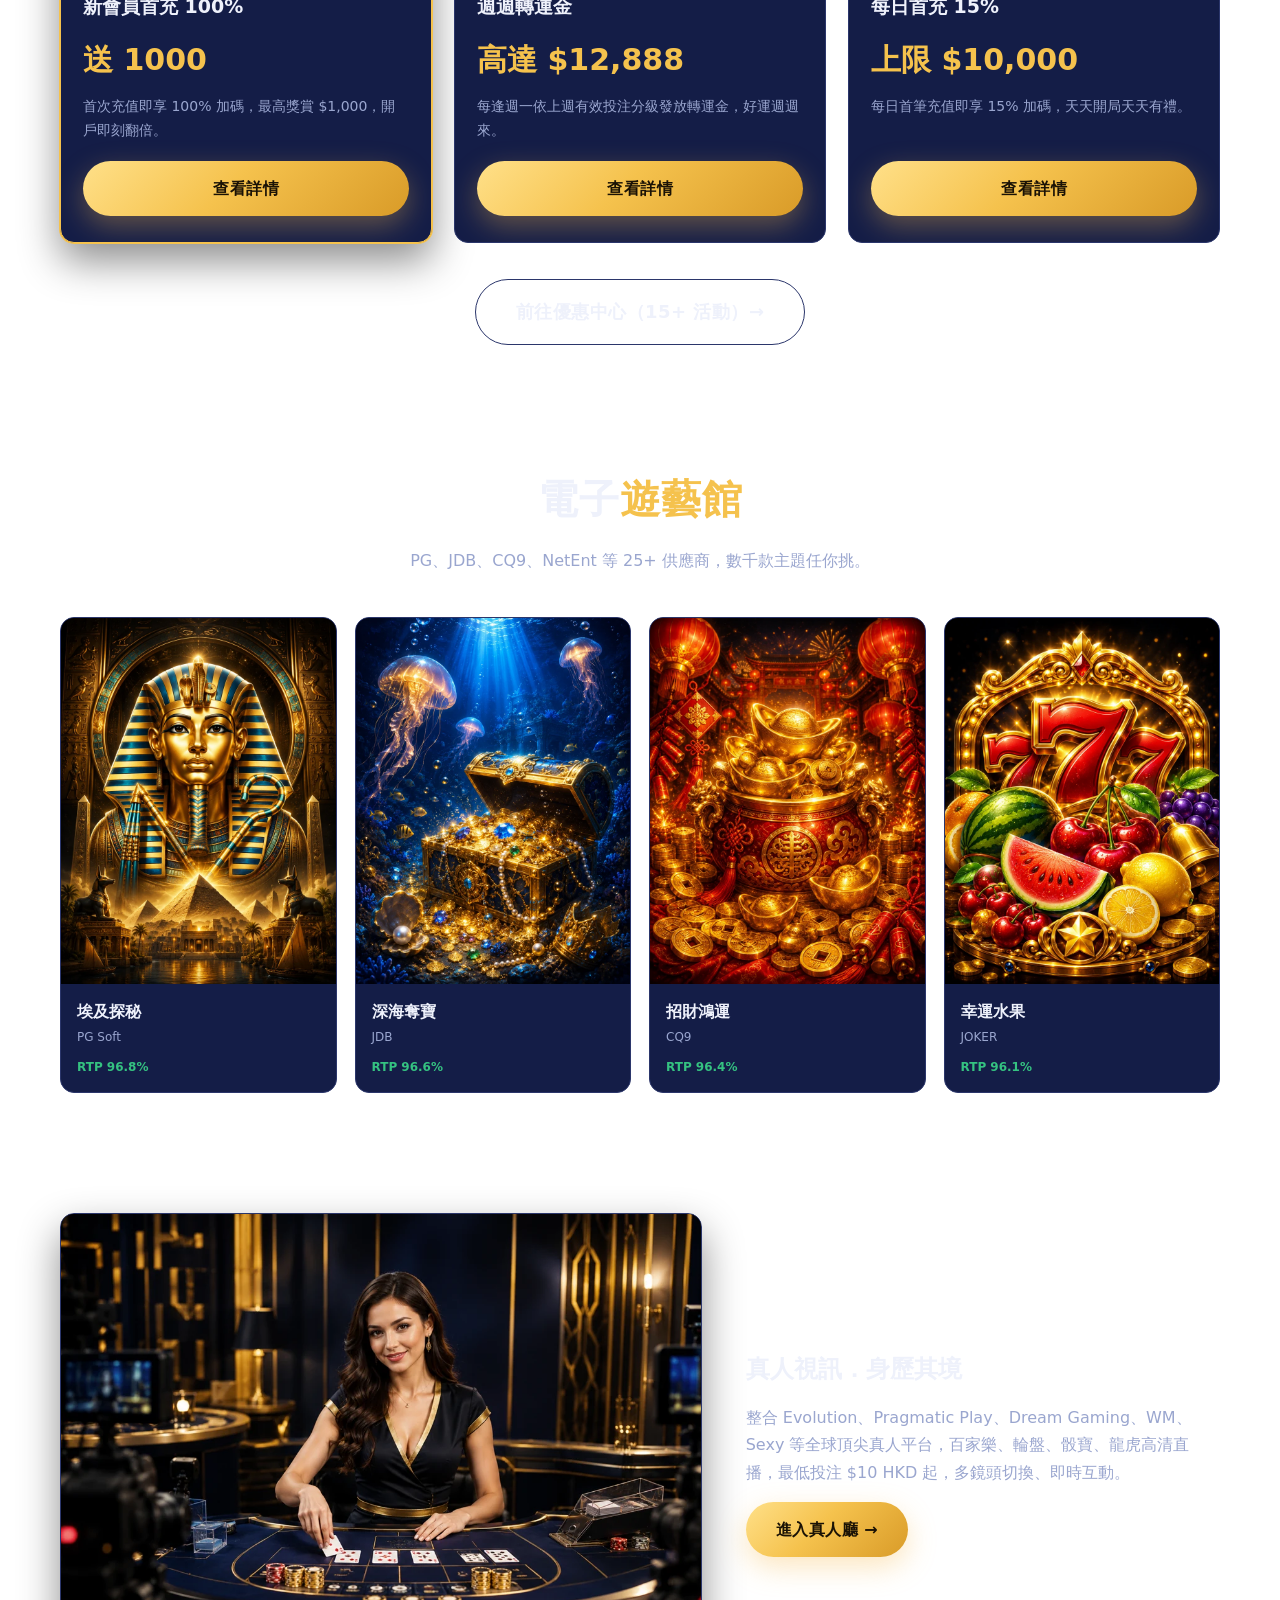
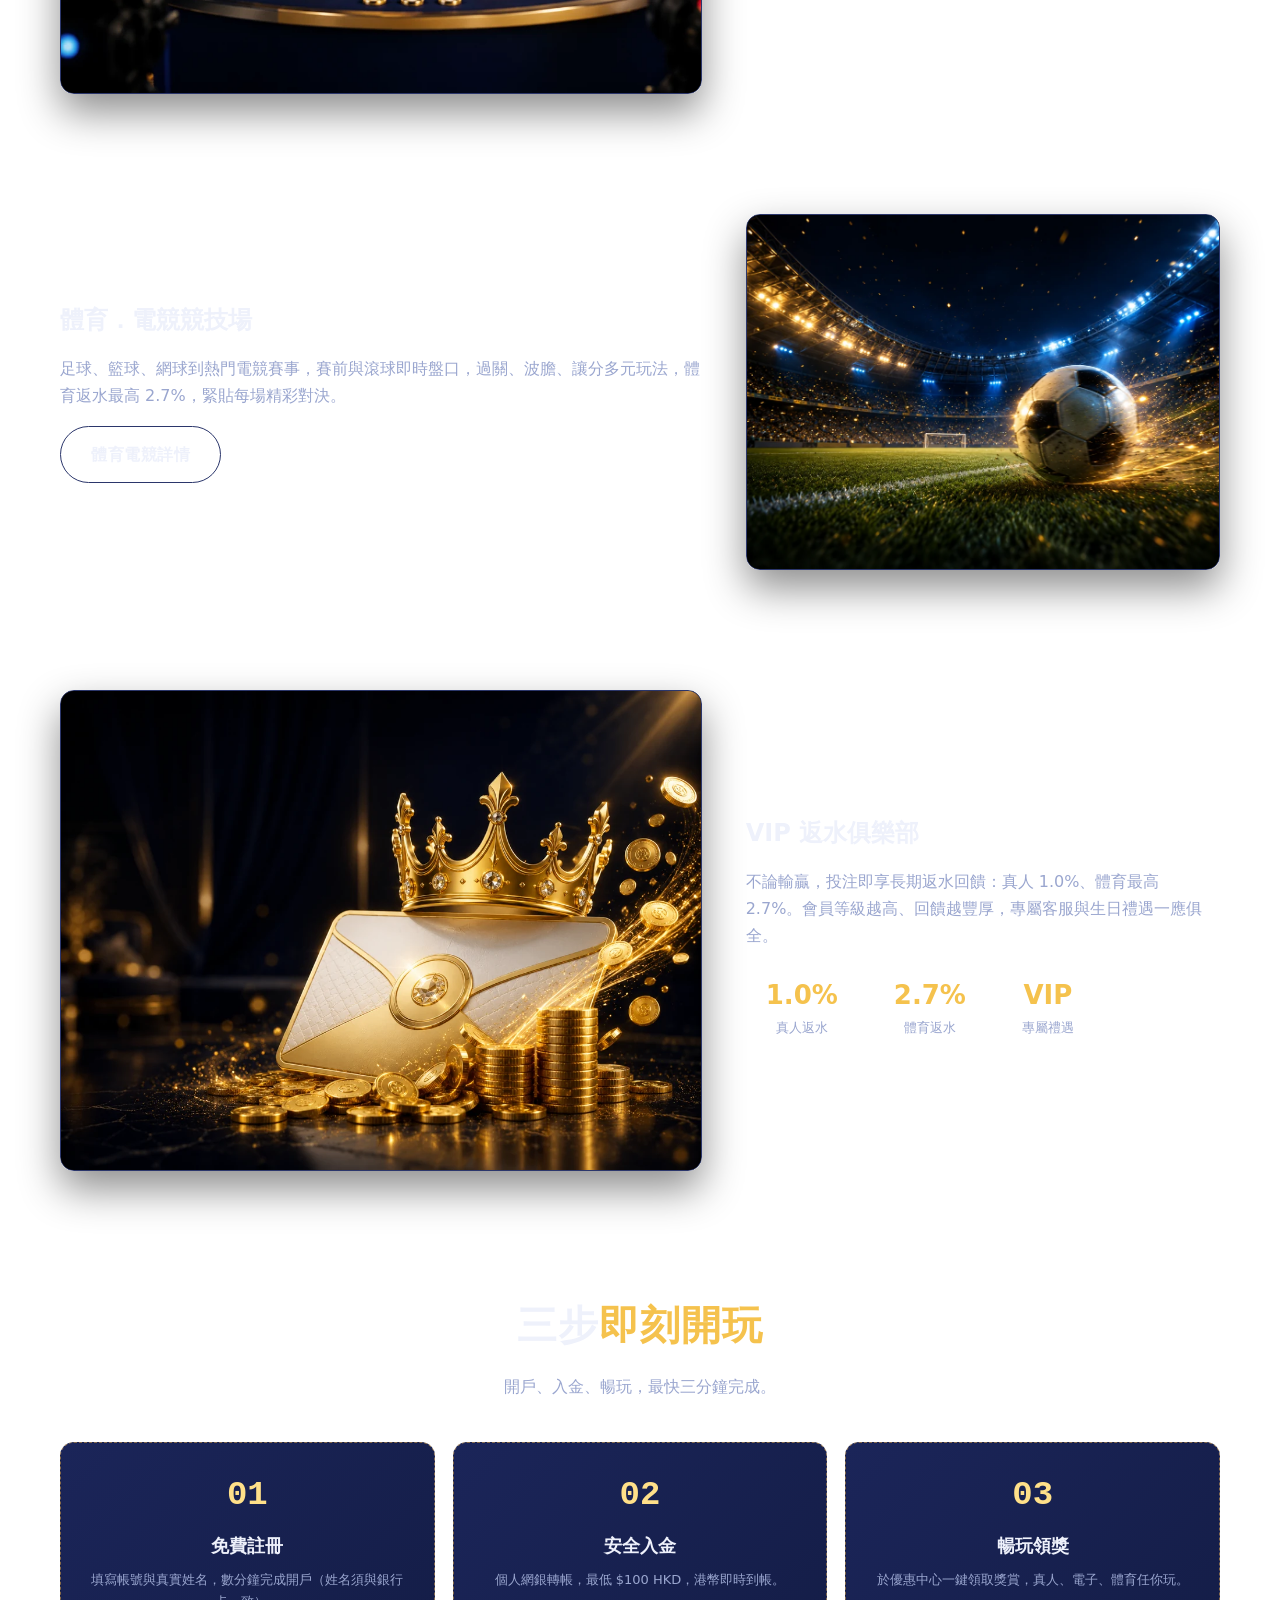
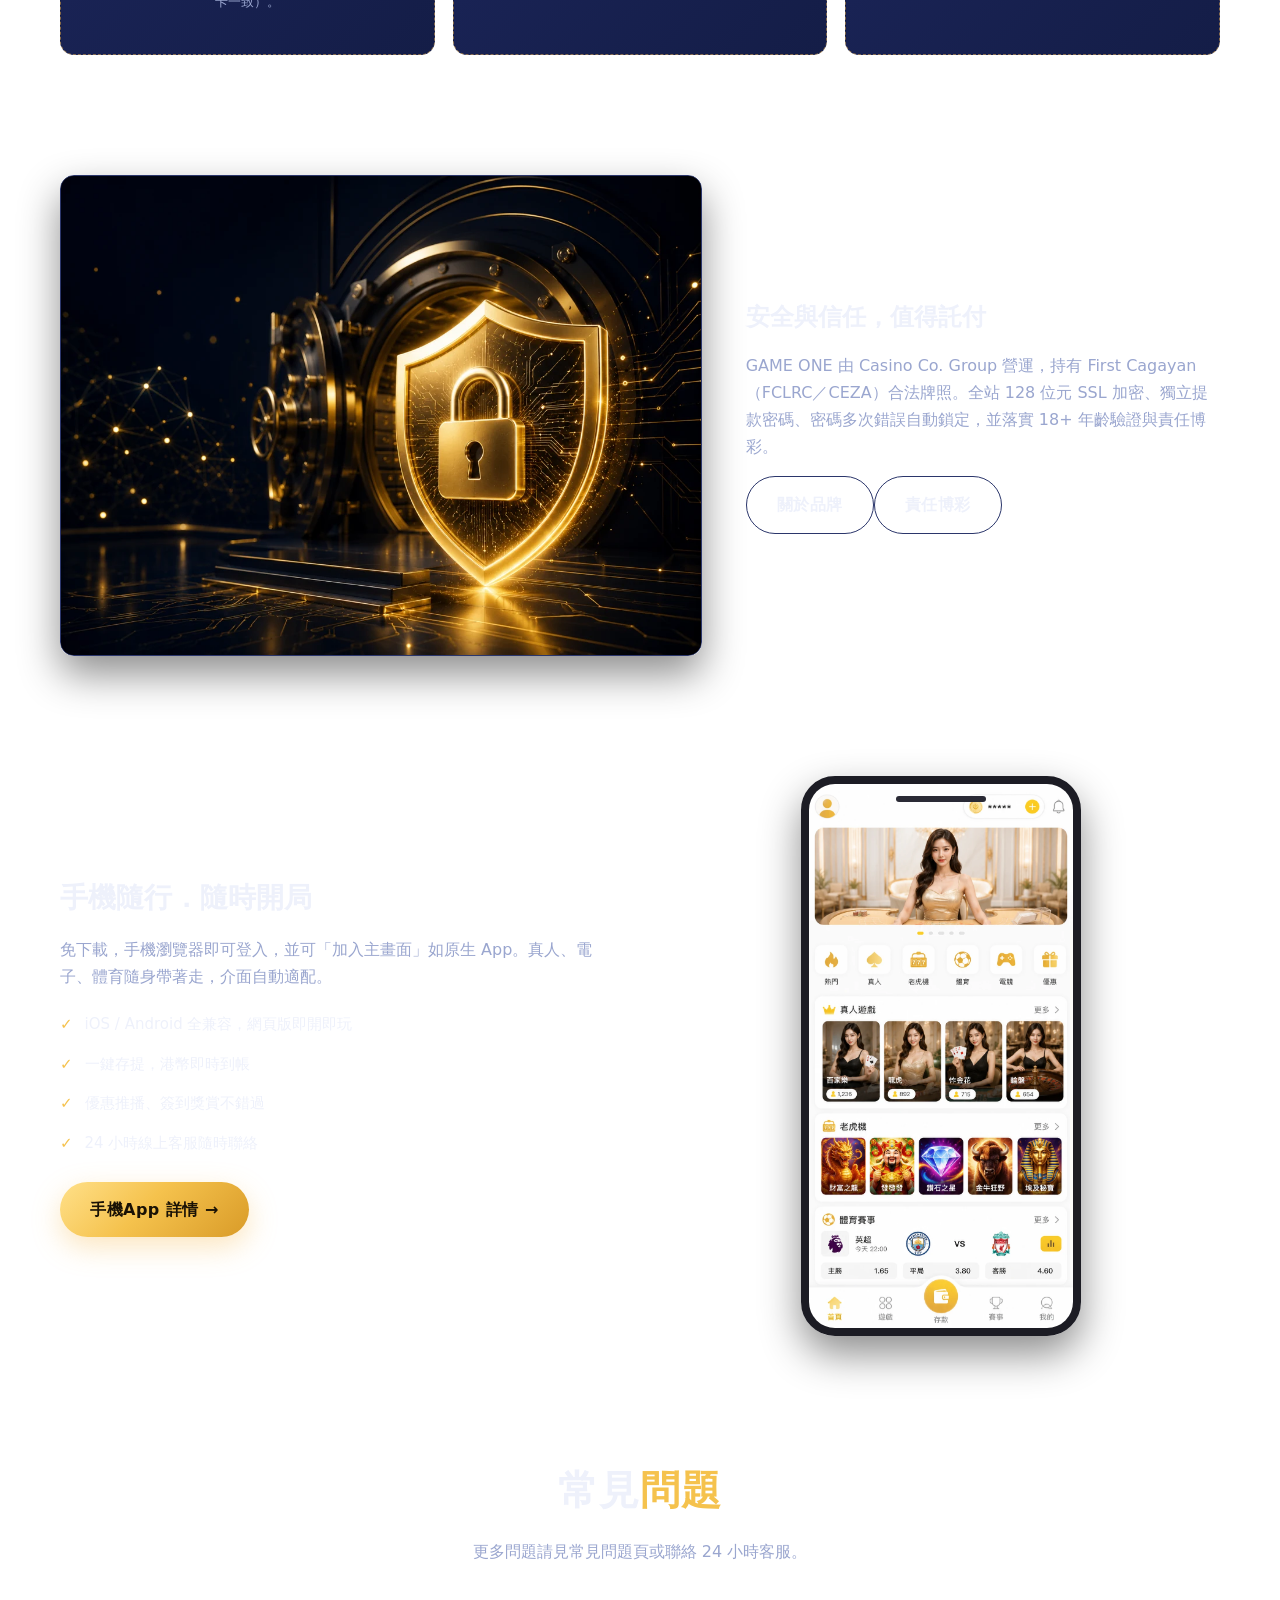
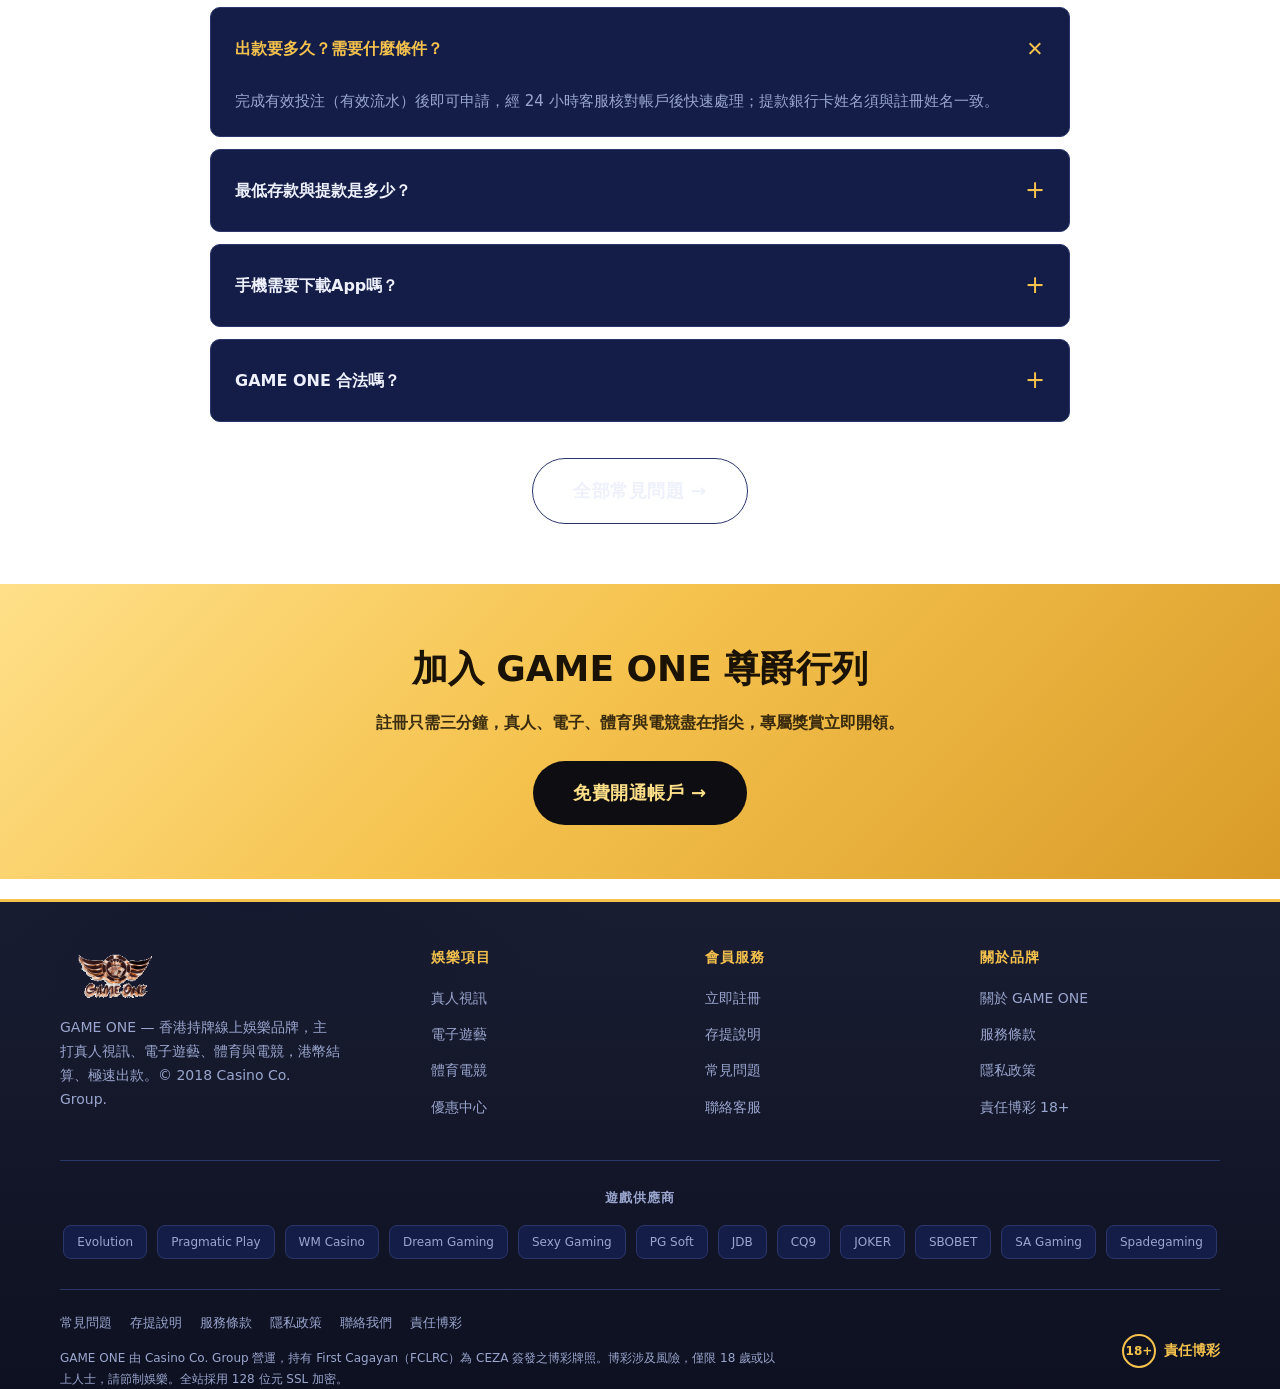
==== commit 57844ae4: "1" ====
--- a/index.html
+++ b/index.html
@@ -44,7 +44,6 @@
   </div>
   <main id="main">
   <section class="page-hero home-hero" style="--hero:url('/assets/img/hero-main.webp')"><div class="container">
-      <span class="hero-badge">★ 香港持牌 · 港幣結算 · 極速出款</span>
       <h1>真人視訊旗艦<br><span>安全 · 迅速 · 尊爵</span></h1>
       <p>頂級真人廳、數千款電子遊藝與全球體育電競，128 位元加密守護，24 小時專人服務，隨時隨地暢玩。</p>
       <div class="hero-actions"><a href="/register/" class="btn btn-gold btn-lg">免費開通帳戶 →</a>
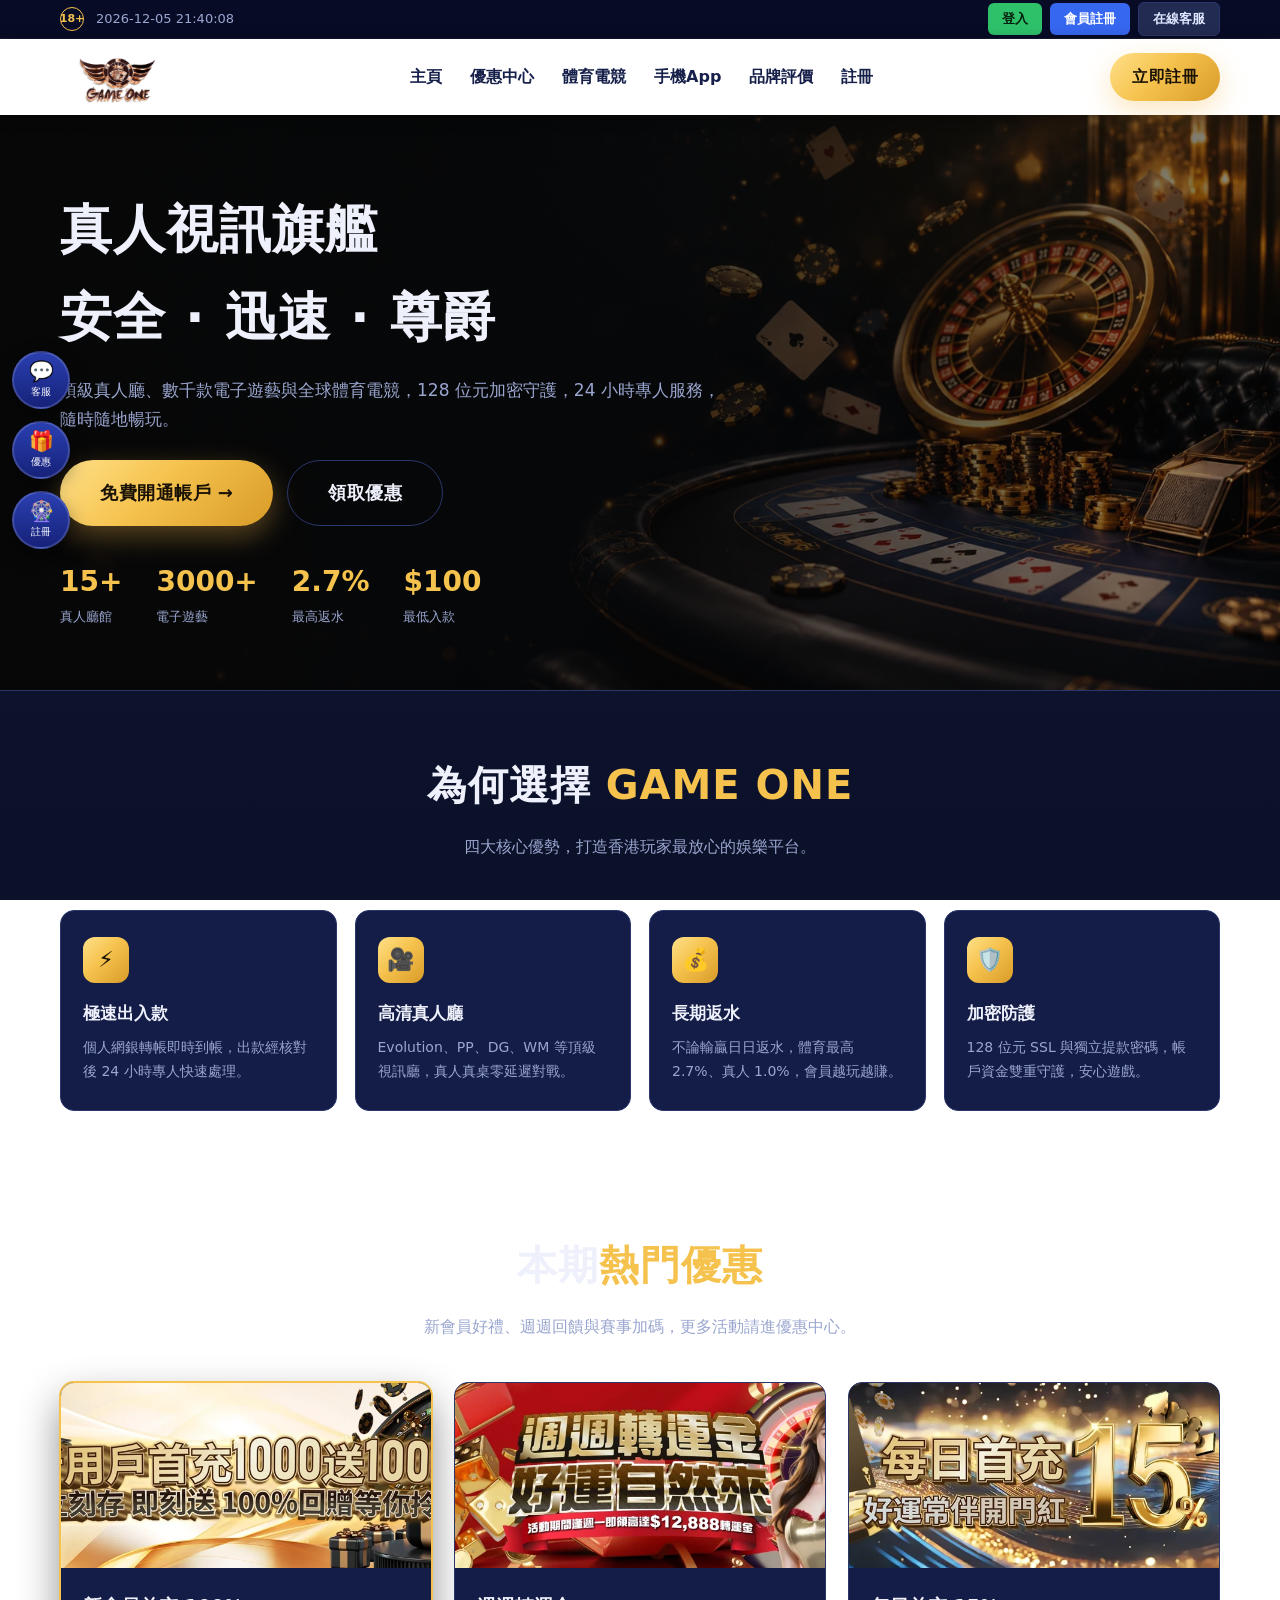
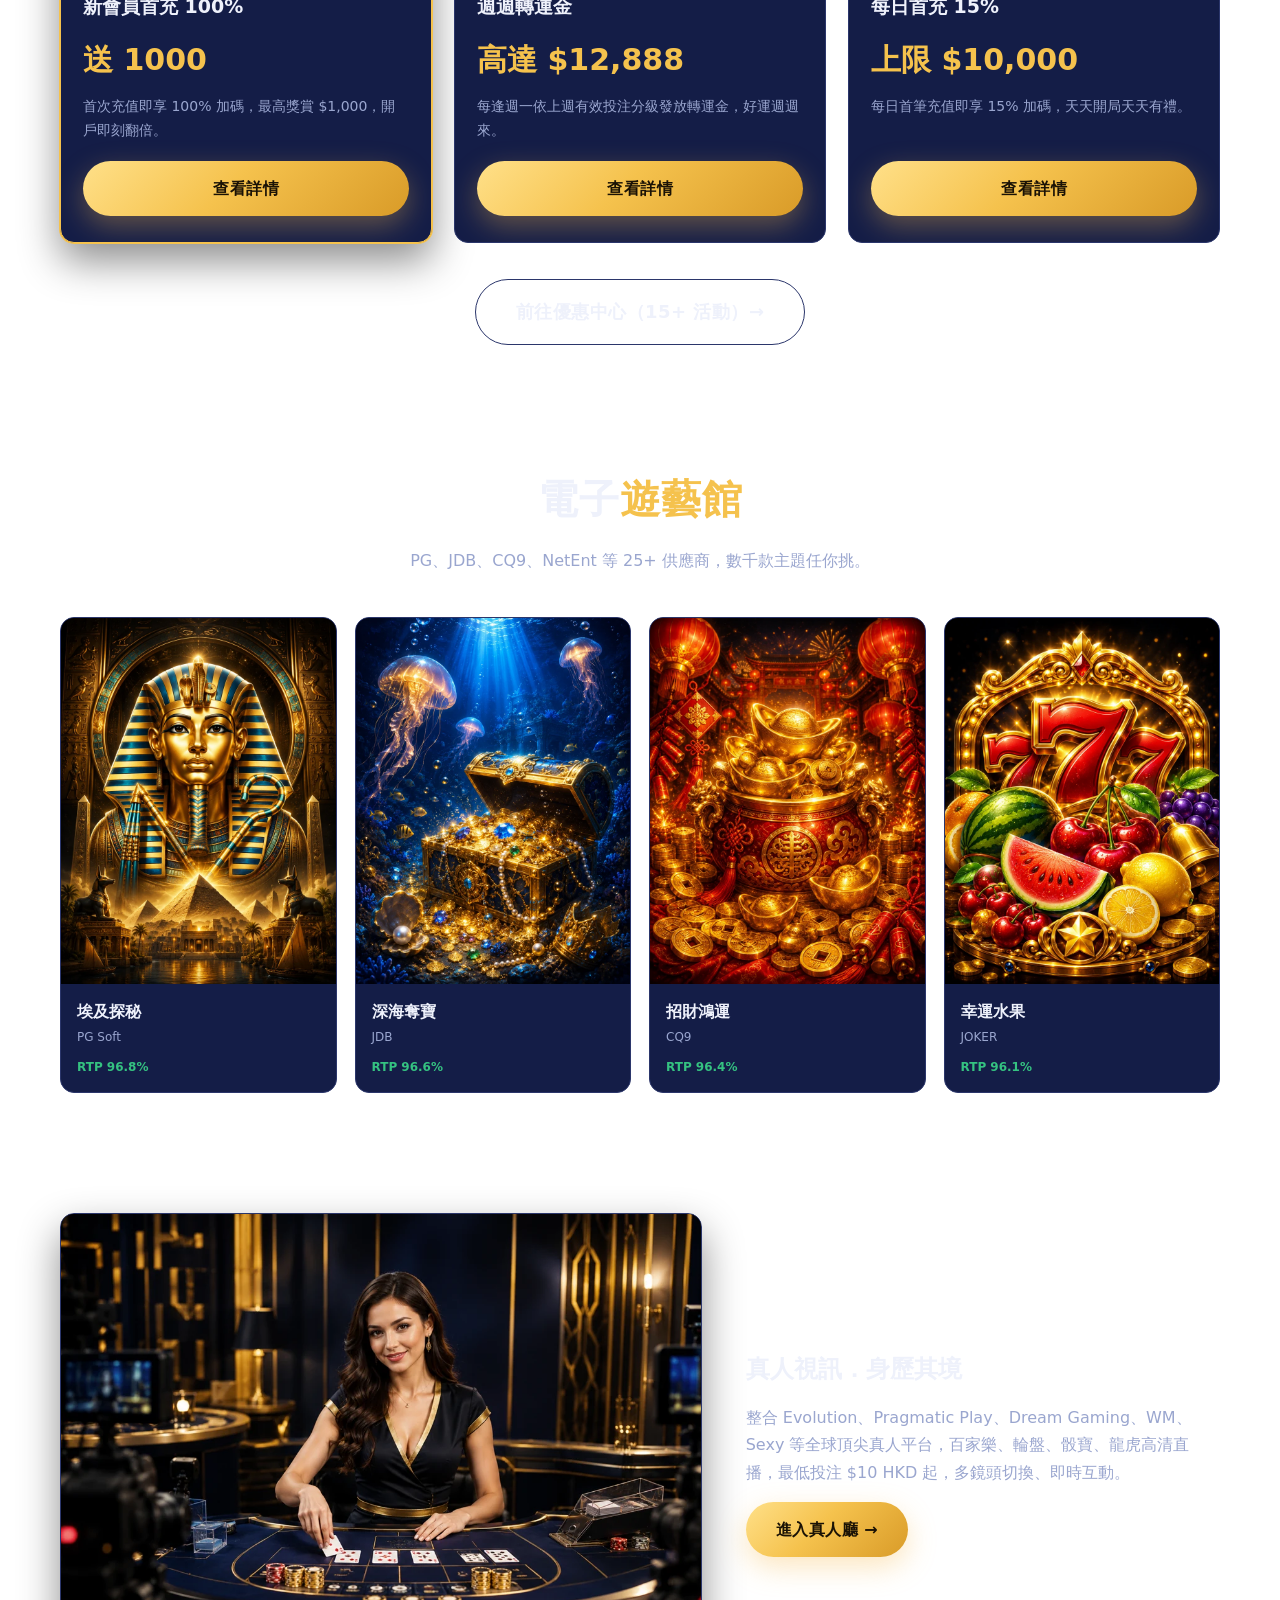
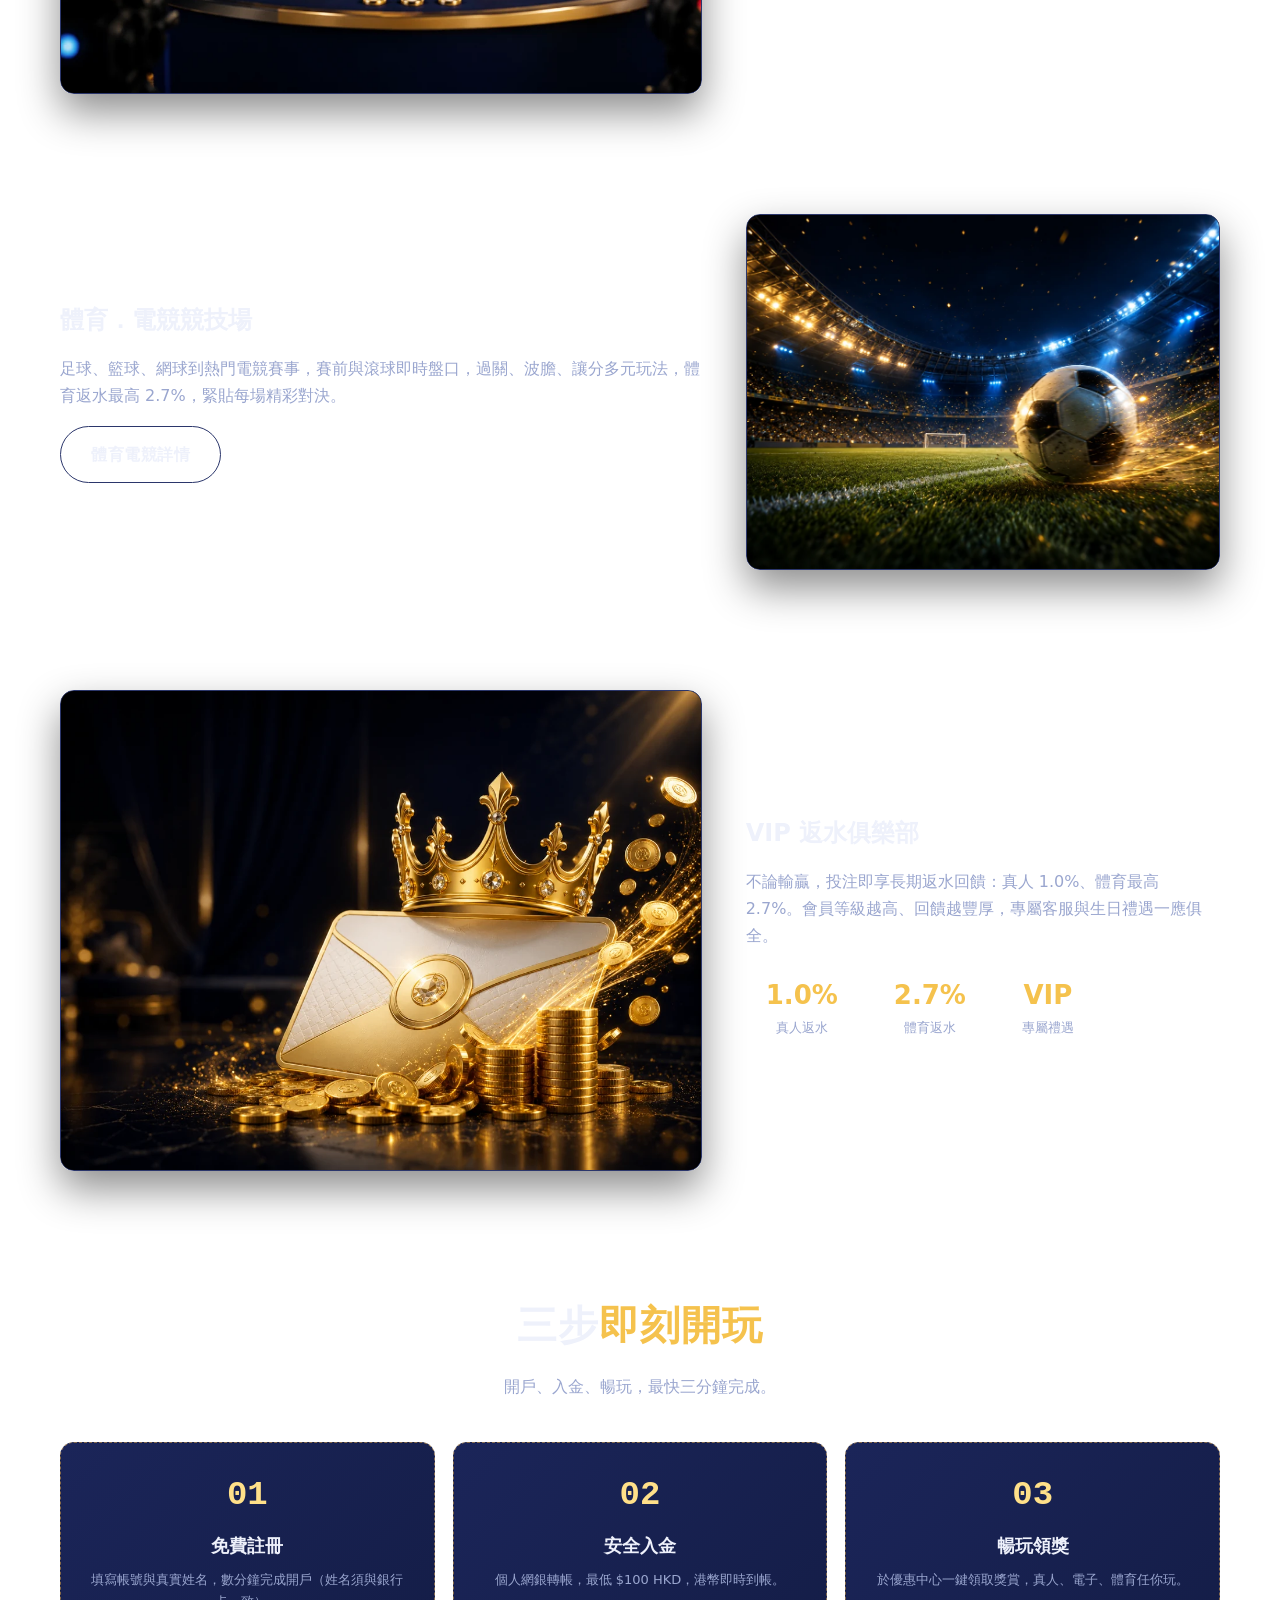
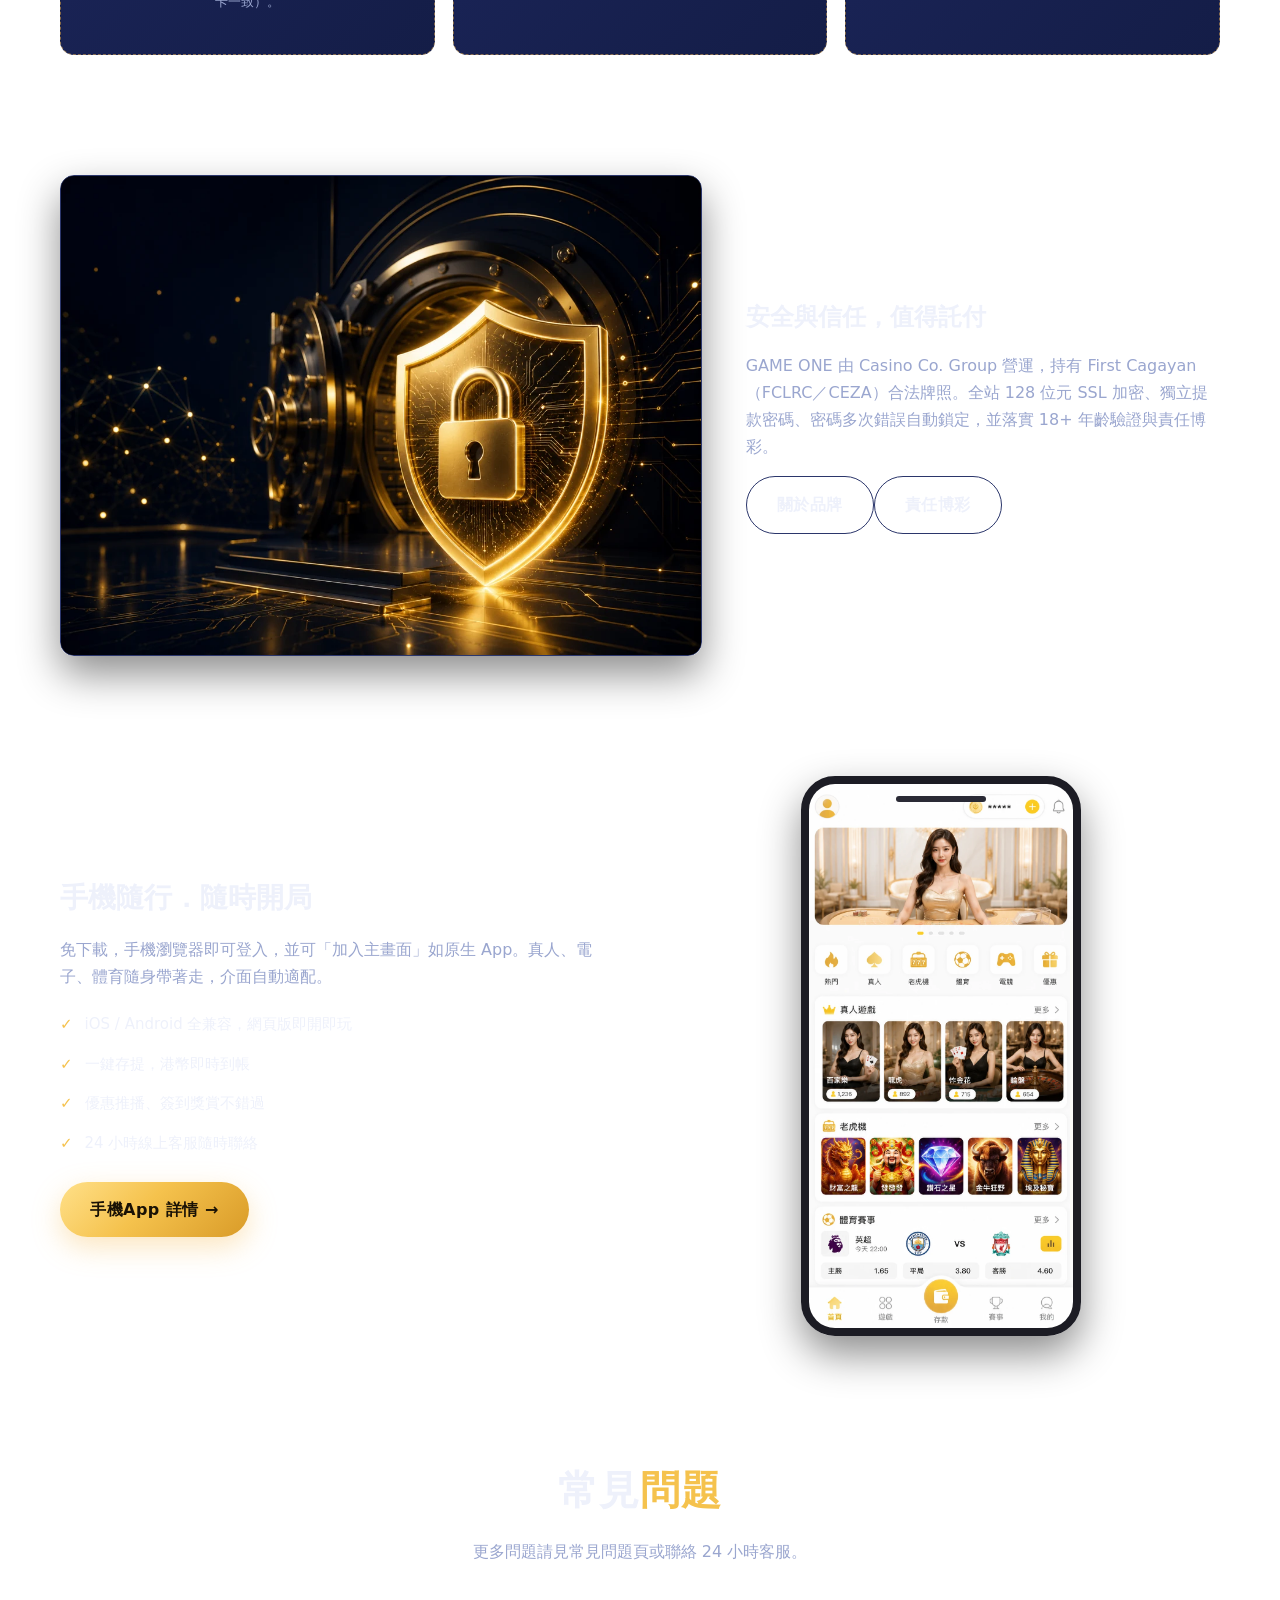
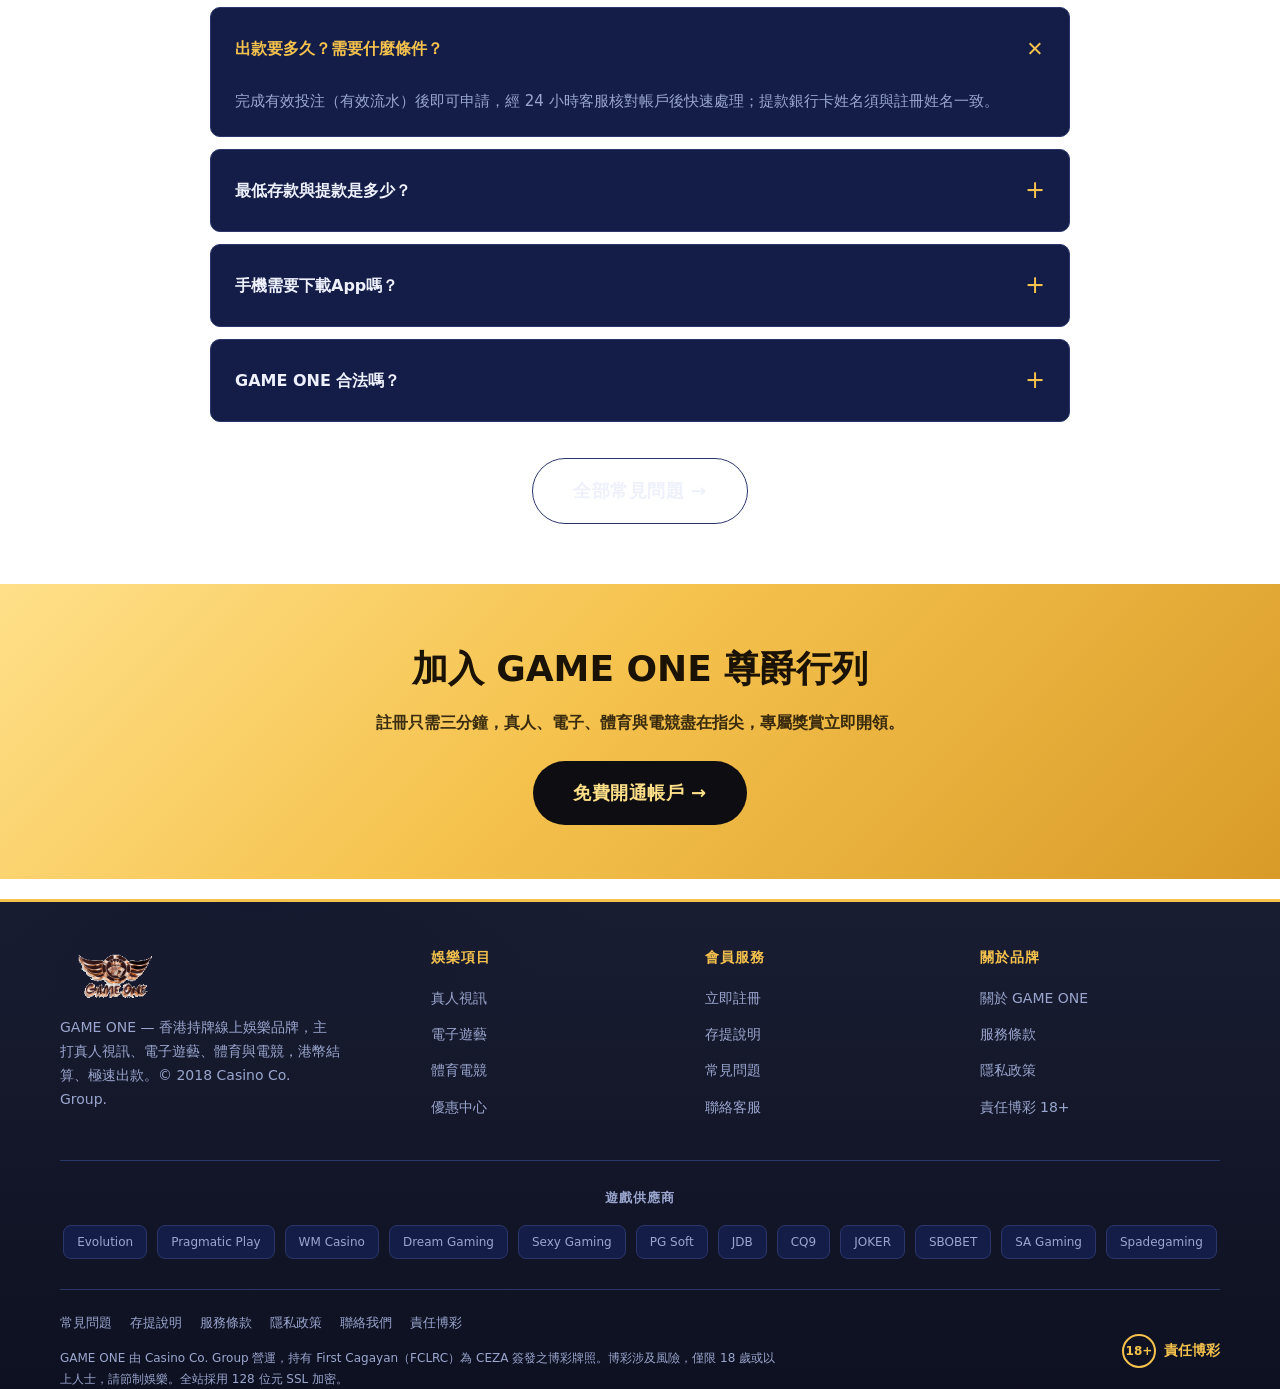
==== commit 273ed035: "1" ====
--- a/index.html
+++ b/index.html
@@ -9,6 +9,121 @@
   <link rel="icon" type="image/png" href="/assets/img/favicon.png">
   <link rel="apple-touch-icon" href="/assets/img/favicon.png">
   <link rel="stylesheet" href="/style.css">
+  <script type="application/ld+json">
+{
+ "@context": "https://schema.org",
+ "@graph": [
+  {
+   "@type": [
+    "Organization",
+    "OnlineBusiness"
+   ],
+   "@id": "https://gameone-hk.web.app/#organization",
+   "name": "GAME ONE",
+   "url": "https://gameone-hk.web.app/",
+   "logo": {
+    "@type": "ImageObject",
+    "@id": "https://gameone-hk.web.app/#logo",
+    "url": "https://gameone-hk.web.app/assets/img/logo.png",
+    "caption": "GAME ONE"
+   },
+   "alternateName": [
+    "Gameone",
+    "GAME ONE 娛樂城"
+   ],
+   "description": "GAME ONE：香港持牌線上娛樂品牌，主打真人視訊、電子遊藝、體育與電競，港幣結算、極速出款。由 Casino Co. Group 營運，持有 First Cagayan（FCLRC）為 CEZA 簽發之博彩牌照。",
+   "slogan": "真人視訊旗艦：安全、迅速、尊爵",
+   "foundingDate": "2018",
+   "parentOrganization": {
+    "@type": "Organization",
+    "name": "Casino Co. Group"
+   },
+   "areaServed": {
+    "@type": "AdministrativeArea",
+    "name": "香港"
+   },
+   "knowsLanguage": [
+    "zh-Hant",
+    "en"
+   ],
+   "image": {
+    "@id": "https://gameone-hk.web.app/#logo"
+   },
+   "contactPoint": {
+    "@type": "ContactPoint",
+    "contactType": "customer service",
+    "availableLanguage": [
+     "zh-Hant",
+     "yue",
+     "en"
+    ],
+    "hoursAvailable": {
+     "@type": "OpeningHoursSpecification",
+     "dayOfWeek": [
+      "Monday",
+      "Tuesday",
+      "Wednesday",
+      "Thursday",
+      "Friday",
+      "Saturday",
+      "Sunday"
+     ],
+     "opens": "00:00",
+     "closes": "23:59"
+    },
+    "url": "https://gameone-hk.web.app/contact/"
+   }
+  },
+  {
+   "@type": "WebSite",
+   "@id": "https://gameone-hk.web.app/#website",
+   "url": "https://gameone-hk.web.app/",
+   "name": "GAME ONE",
+   "alternateName": "GAME ONE 香港",
+   "description": "GAME ONE 香港持牌線上娛樂：頂級真人視訊、3000+ 電子遊藝、體育電競，128 位元加密、港幣結算、24 小時客服、最高 2.7% 返水。",
+   "publisher": {
+    "@id": "https://gameone-hk.web.app/#organization"
+   },
+   "inLanguage": "zh-Hant-HK",
+   "copyrightYear": 2018,
+   "copyrightHolder": {
+    "@type": "Organization",
+    "name": "Casino Co. Group"
+   }
+  },
+  {
+   "@type": "WebPage",
+   "@id": "https://gameone-hk.web.app/#webpage",
+   "url": "https://gameone-hk.web.app/",
+   "name": "GAME ONE｜香港真人視訊旗艦 · 極速出款 · 責任博彩",
+   "description": "GAME ONE 香港持牌線上娛樂：頂級真人視訊、3000+ 電子遊藝、體育電競，128 位元加密、港幣結算、24 小時客服、最高 2.7% 返水。",
+   "inLanguage": "zh-Hant-HK",
+   "isPartOf": {
+    "@id": "https://gameone-hk.web.app/#website"
+   },
+   "about": {
+    "@id": "https://gameone-hk.web.app/#organization"
+   },
+   "publisher": {
+    "@id": "https://gameone-hk.web.app/#organization"
+   },
+   "datePublished": "2026-07-14",
+   "dateModified": "2026-07-15",
+   "primaryImageOfPage": {
+    "@type": "ImageObject",
+    "@id": "https://gameone-hk.web.app/#primaryimage",
+    "url": "https://gameone-hk.web.app/assets/img/hero-main.webp"
+   },
+   "image": {
+    "@id": "https://gameone-hk.web.app/#primaryimage"
+   },
+   "author": {
+    "@id": "https://gameone-hk.web.app/#organization"
+   }
+  }
+ ]
+}
+  </script>
 </head>
 <body>
   <div class="topbar"><div class="container topbar-in">
--- a/style.css
+++ b/style.css
@@ -676,3 +676,19 @@
   .hero-stats2 .stat { flex: 1 1 22%; min-width: 68px; }
   .hero-stats2 .stat .n { font-size: 21px; }
 }
+
+/* ===== Editorial team & bylines ===== */
+.byline { margin-top: 10px; font-size: 13px; color: var(--muted); }
+.byline a { color: var(--gold); text-decoration: none; font-weight: 600; }
+.byline a:hover { text-decoration: underline; }
+.page-hero .byline { color: #c7cfeb; }
+.page-hero .byline a { color: var(--gold-2); }
+.team-grid { display: grid; grid-template-columns: repeat(auto-fit, minmax(220px, 1fr)); gap: 18px; margin-top: 8px; }
+.team-card { background: var(--card); border: 1px solid var(--line); border-radius: 16px; padding: 22px; }
+.team-card h3 { margin: 12px 0 2px; font-size: 18px; color: var(--text); }
+.tc-ava { width: 52px; height: 52px; border-radius: 50%; display: flex; align-items: center; justify-content: center; font-weight: 900; color: #1a1206; background: linear-gradient(135deg, var(--gold-2), var(--gold-3)); font-size: 18px; letter-spacing: .5px; }
+.tc-role { font-size: 13px; color: var(--gold-3); font-weight: 700; margin-bottom: 8px; }
+.team-card p { font-size: 14px; color: var(--muted); line-height: 1.55; margin: 0 0 12px; }
+.tc-li { display: inline-block; font-size: 13px; font-weight: 700; color: var(--gold); text-decoration: none; border: 1px solid var(--line); padding: 6px 12px; border-radius: 999px; }
+.tc-li:hover { border-color: var(--gold); }
+body.light .team-card { box-shadow: 0 6px 18px rgba(30,45,90,.06); }
